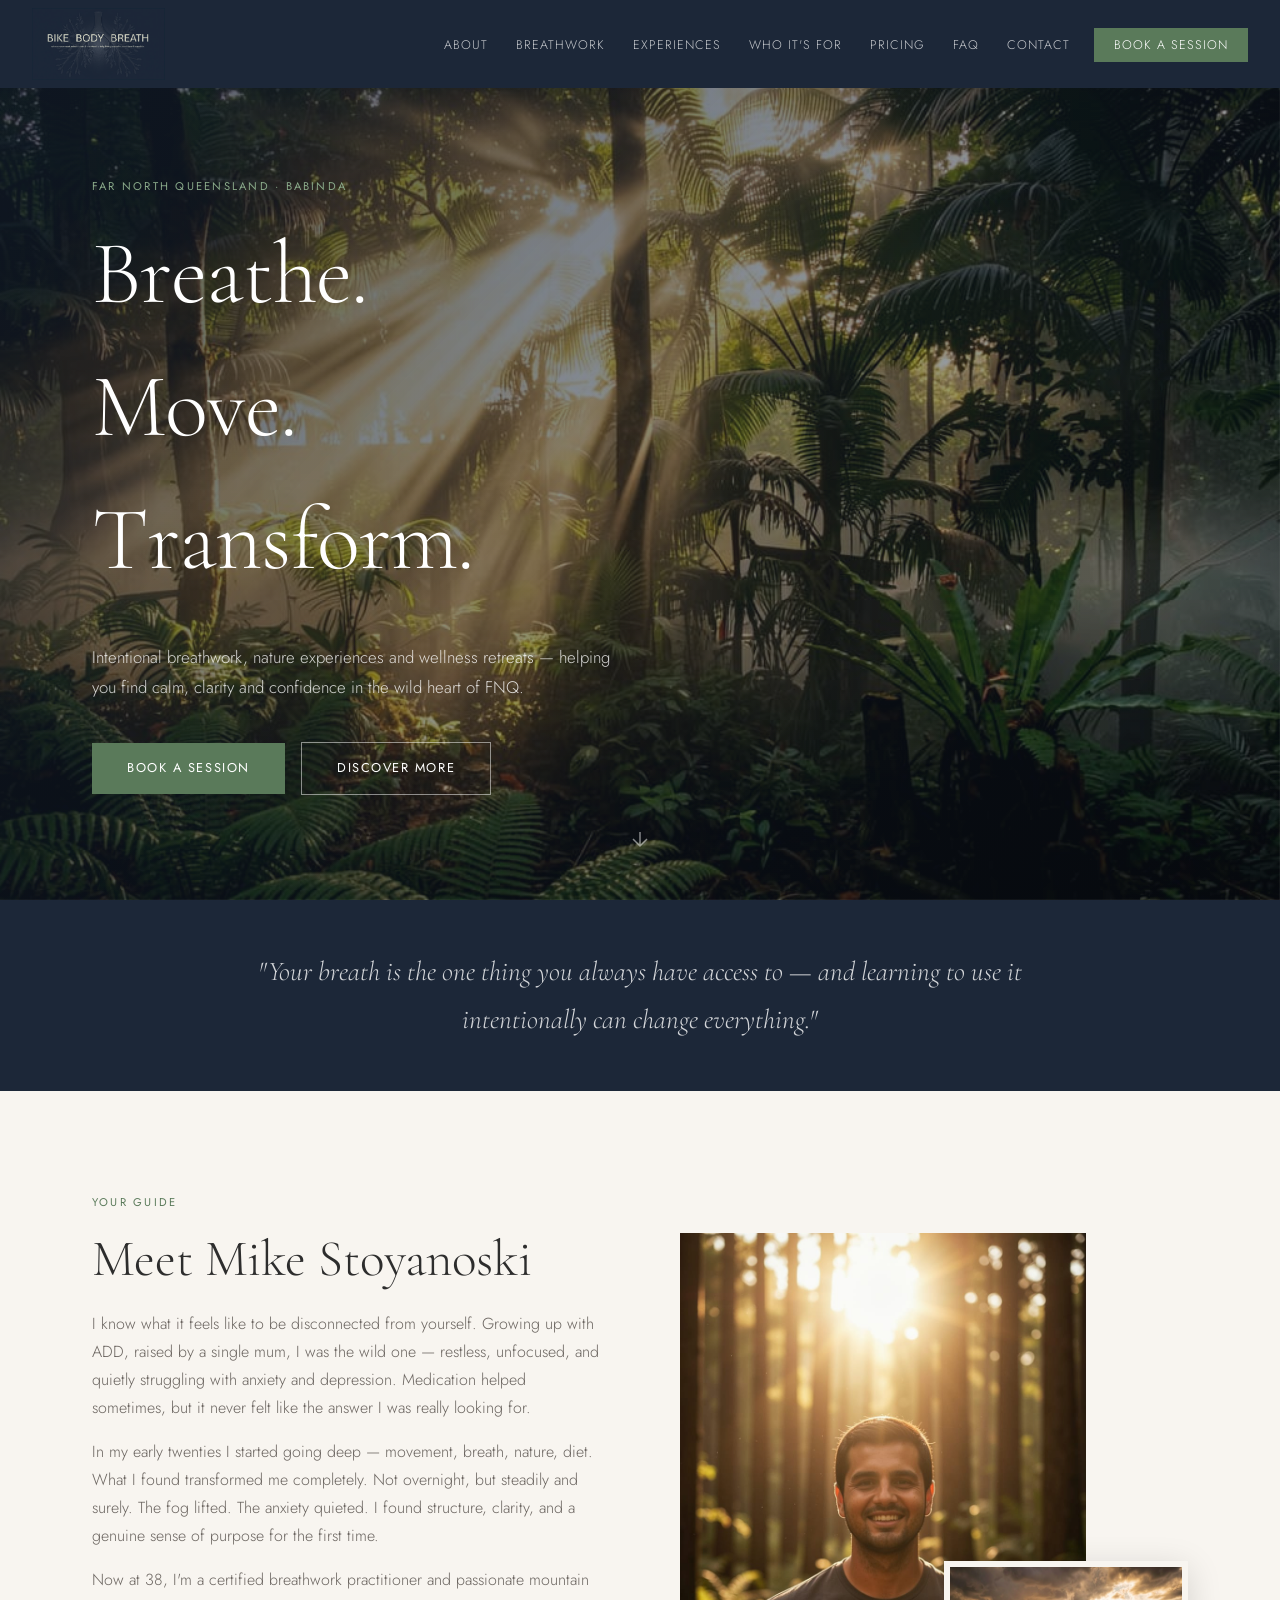
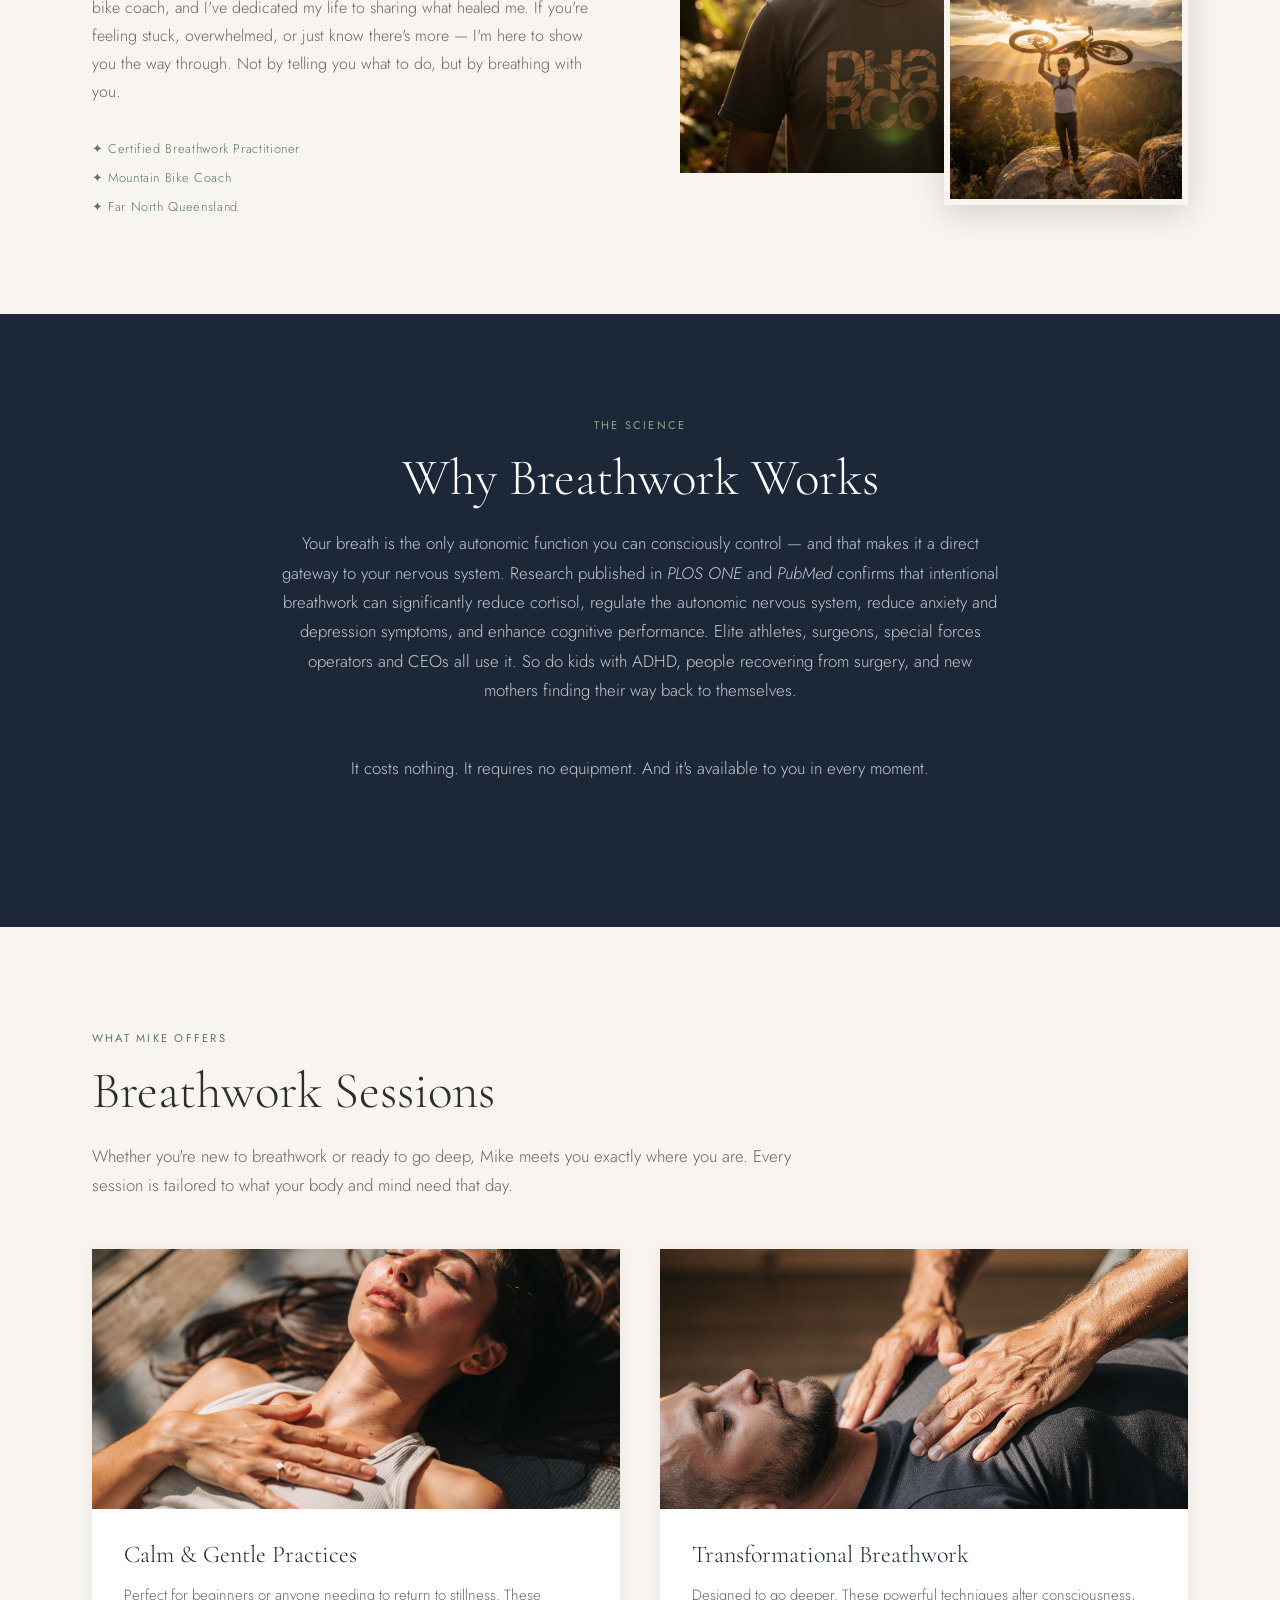
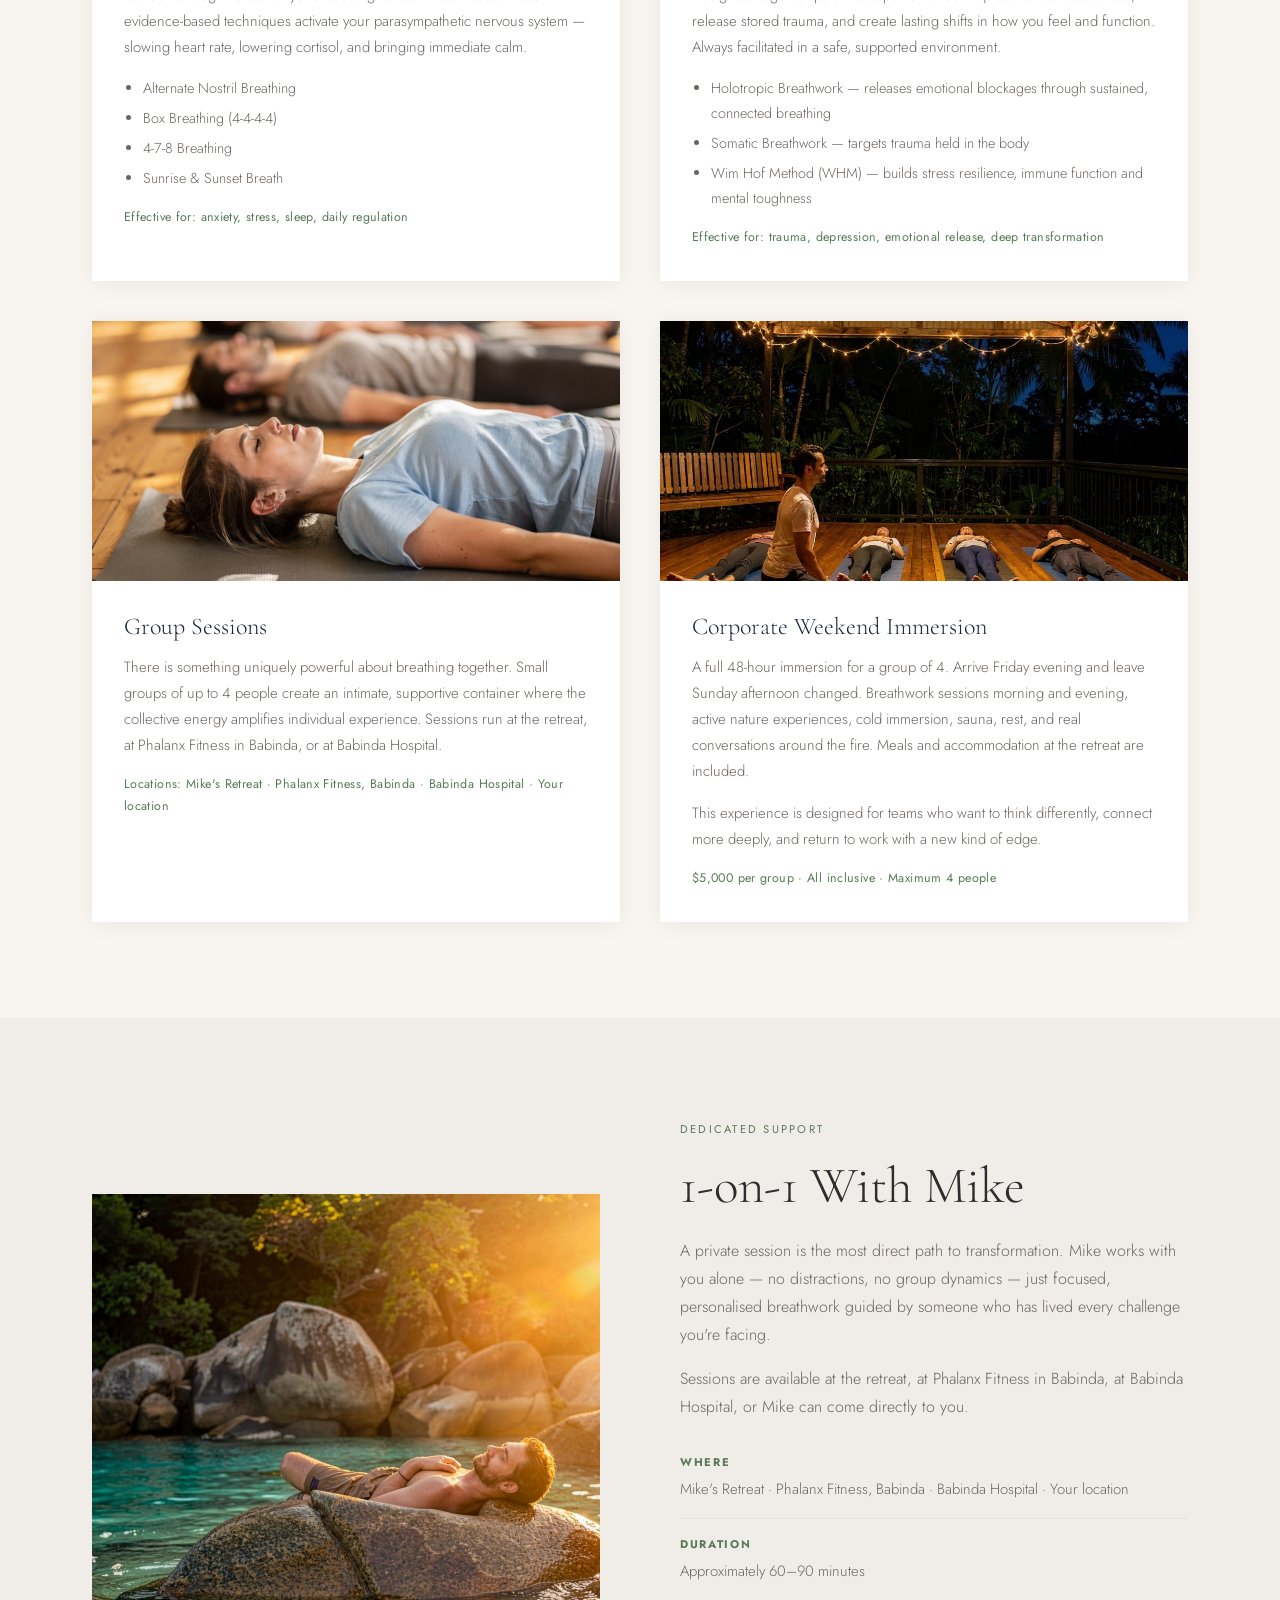
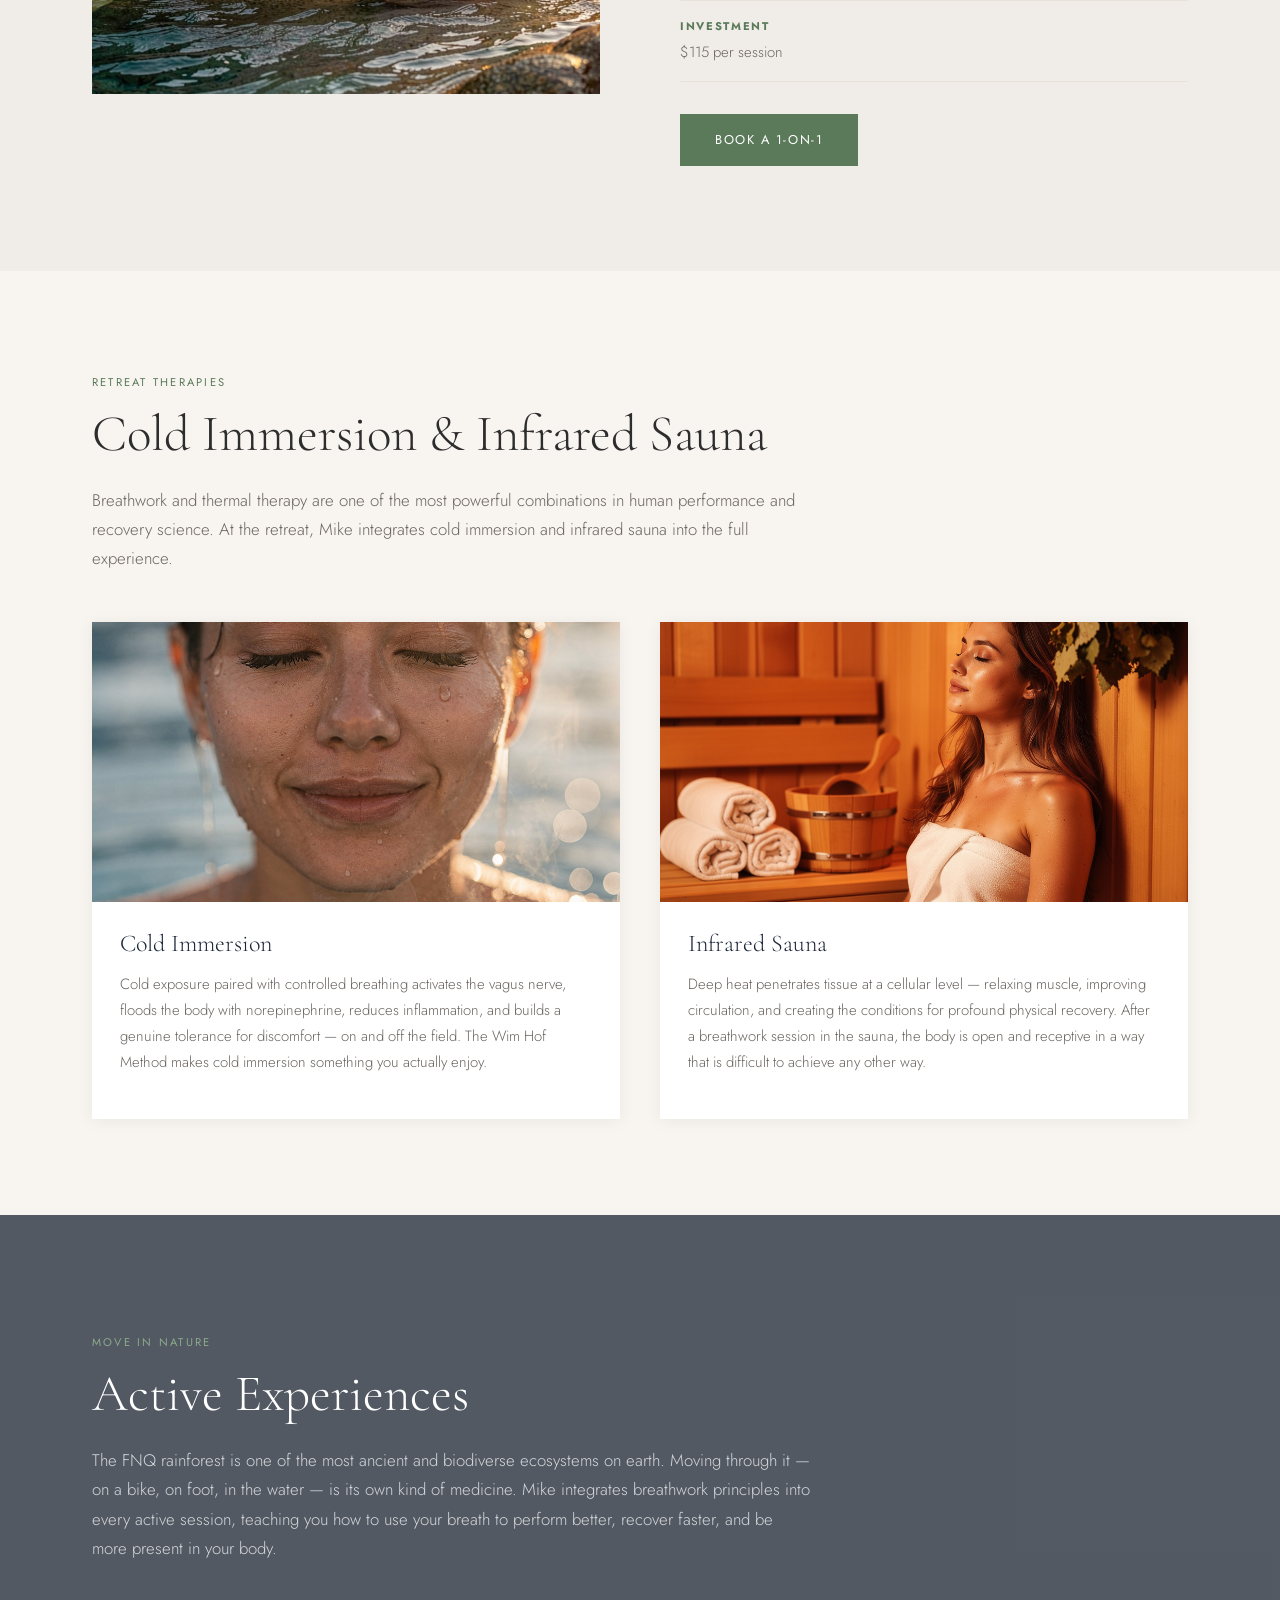
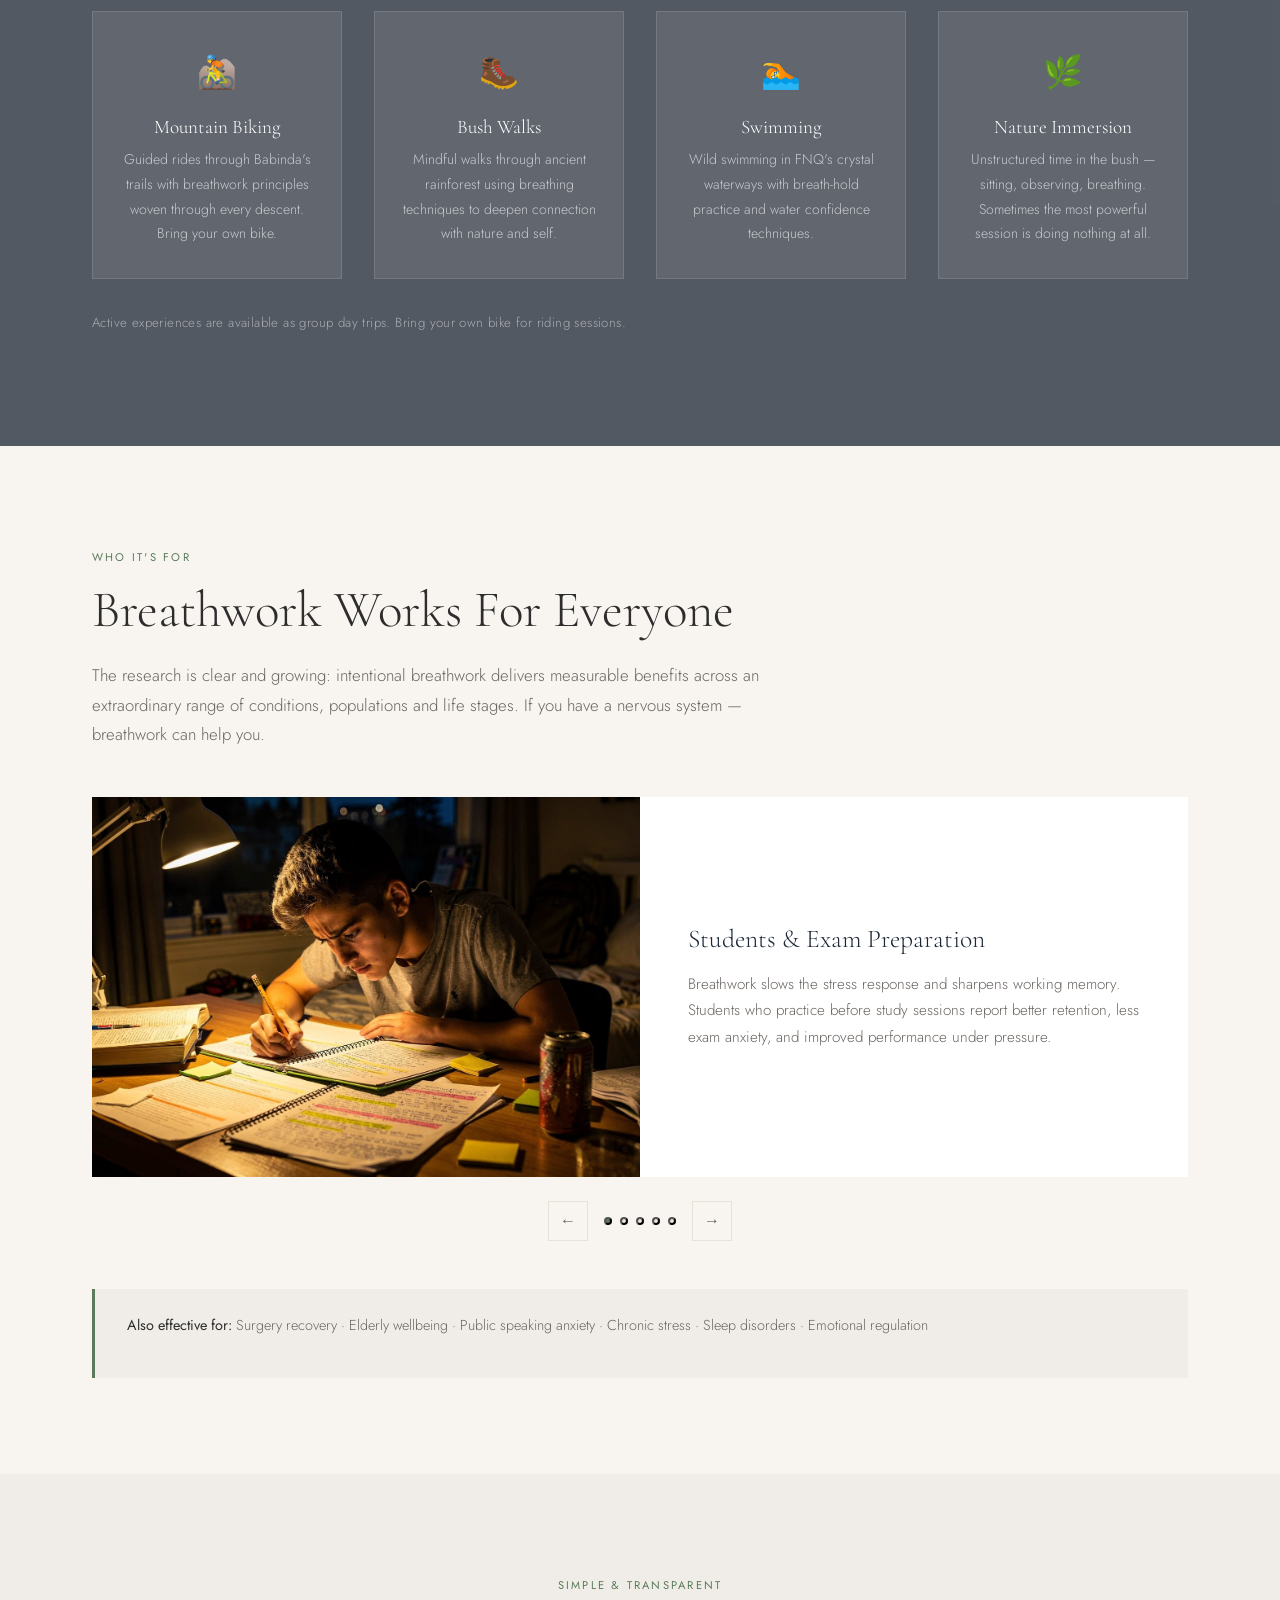
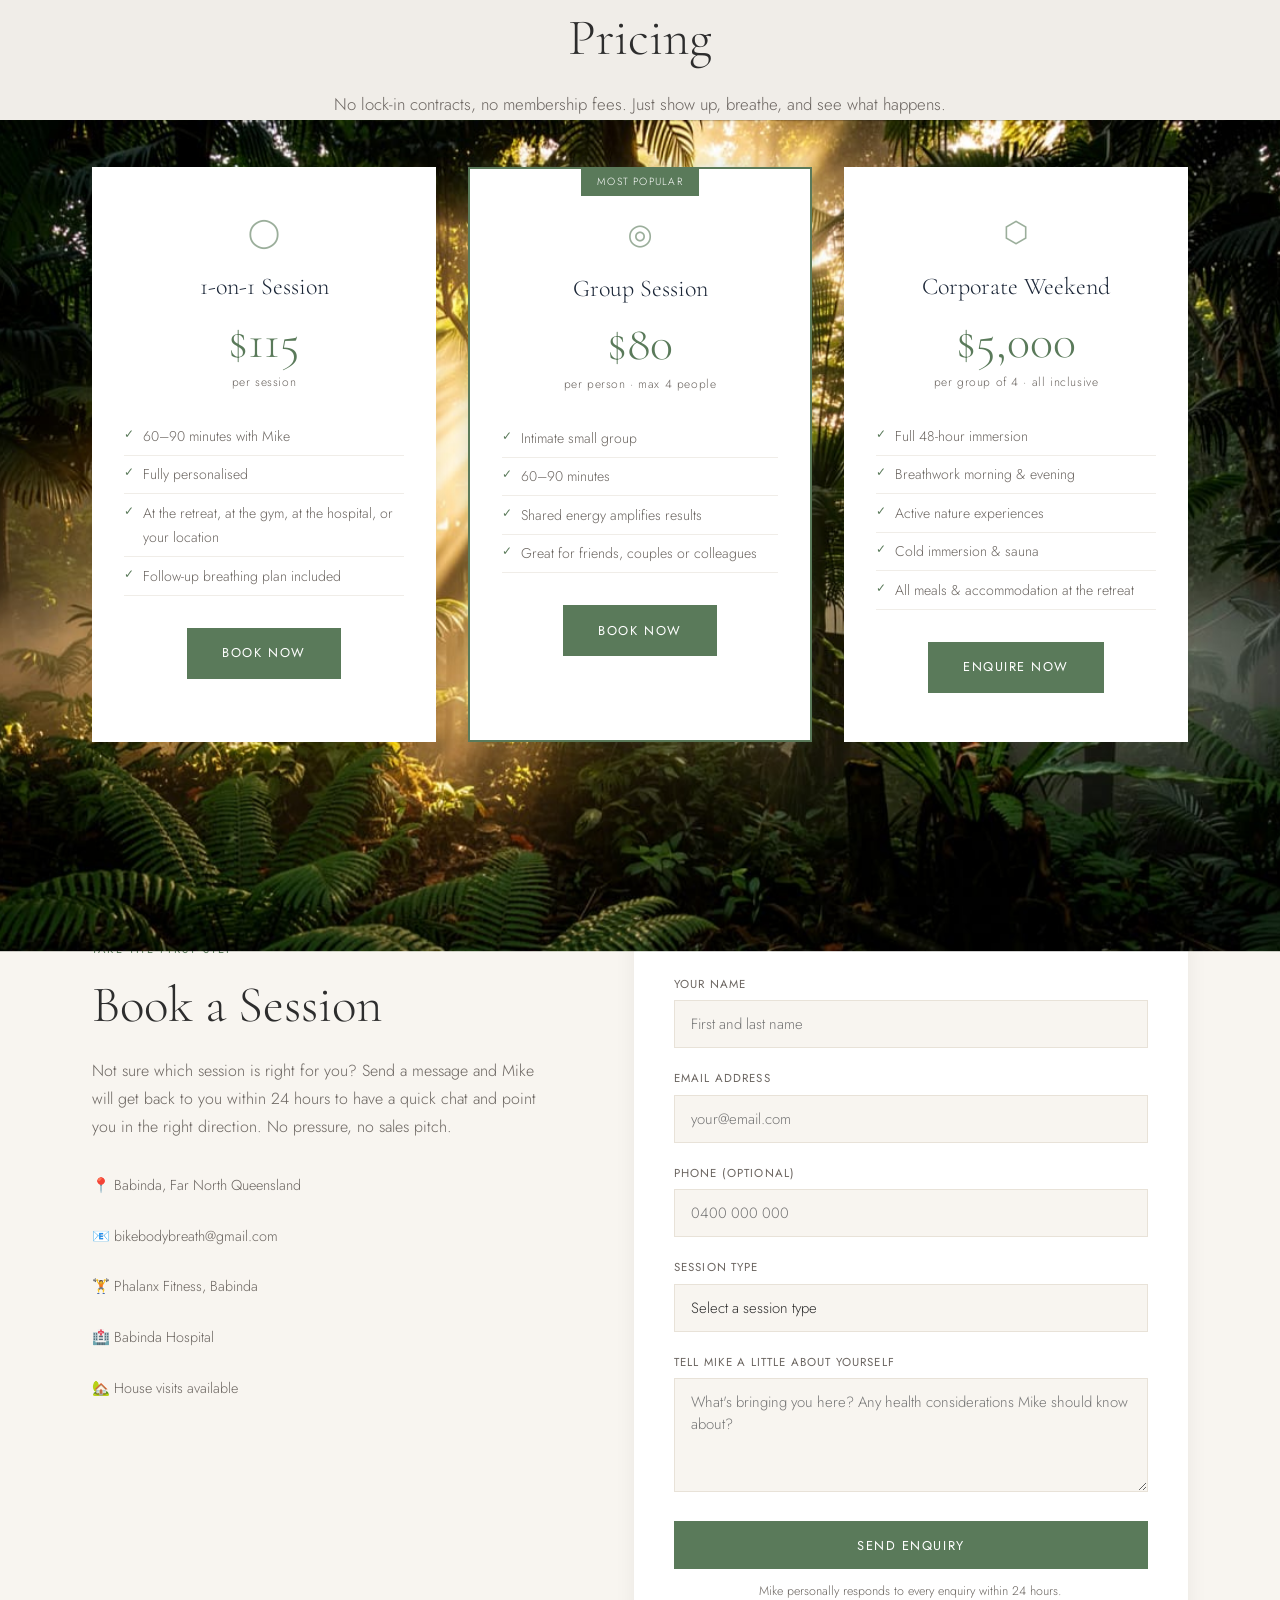
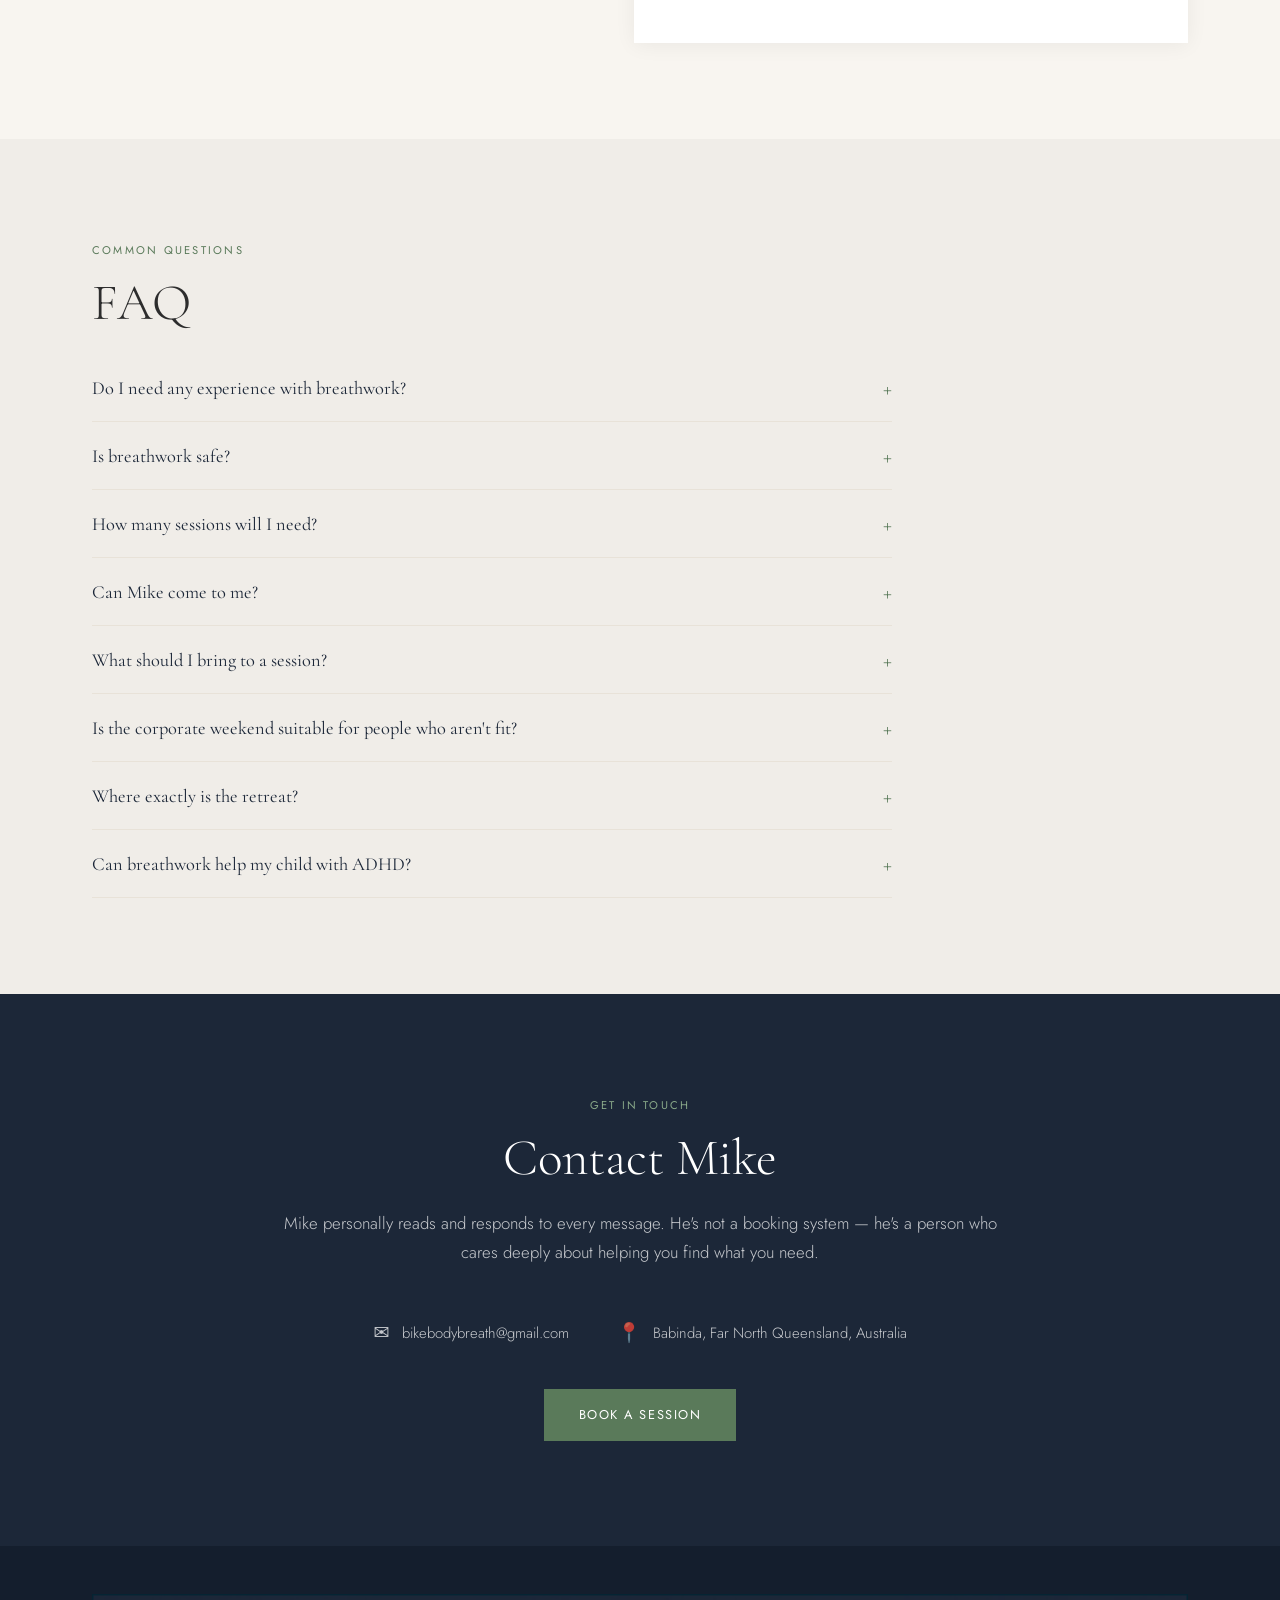
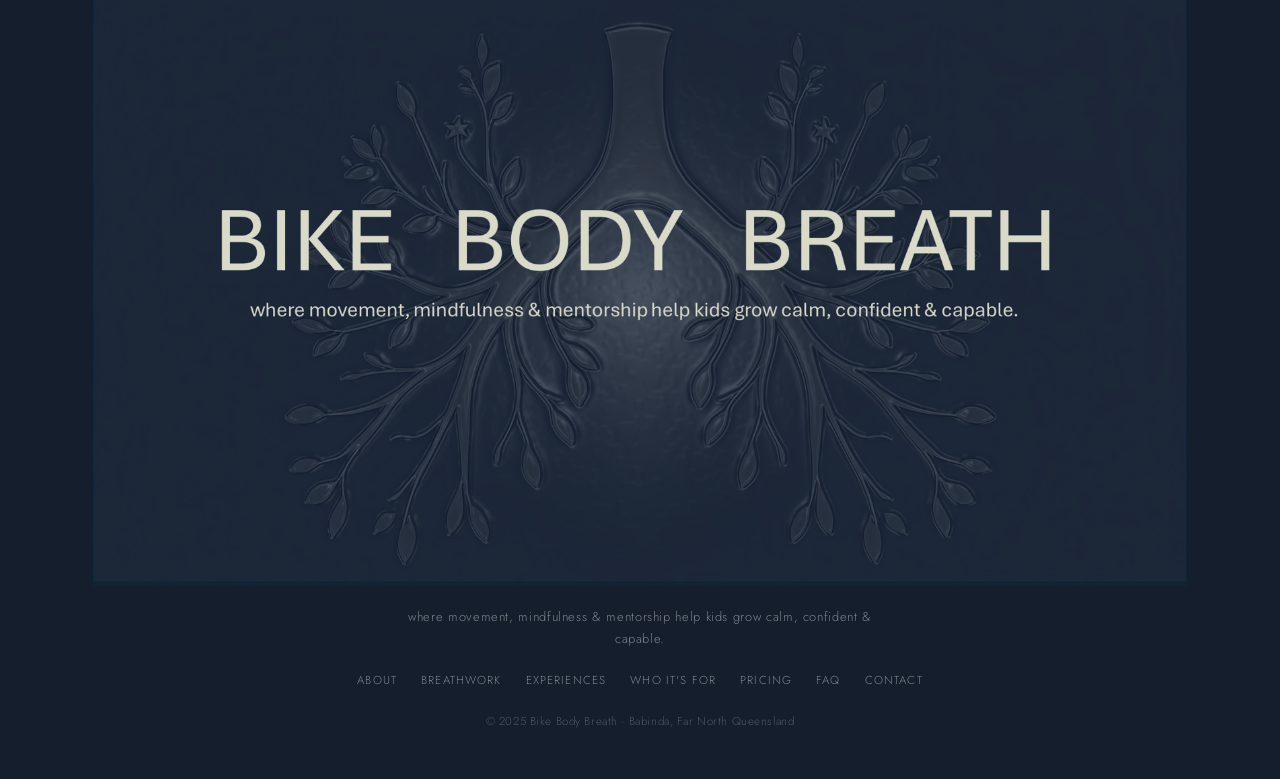
==== index.html @ b151dea2 "fix: logo size, button alignment, scroll progress bar" ====
<!DOCTYPE html>
<html lang="en">
<head>
  <meta charset="UTF-8">
  <meta name="viewport" content="width=device-width, initial-scale=1.0">
  <title>Bike Body Breath — Breathwork Coaching & Wellness Retreats, Far North Queensland</title>
  <meta name="description" content="Breathwork coaching, nature experiences and wellness retreats in Far North Queensland with certified breathwork practitioner Mike Stoyanoski. 1-on-1, group sessions, corporate retreats.">
  <meta property="og:title" content="Bike Body Breath — Breathwork & Wellness, FNQ">
  <meta property="og:description" content="Transform your mind and body through intentional breath. Sessions in Babinda and throughout Far North Queensland.">
  <meta property="og:image" content="assets/images/Logo 4.png">
  <link rel="preconnect" href="https://fonts.googleapis.com">
  <link rel="preconnect" href="https://fonts.gstatic.com" crossorigin>
  <link href="https://fonts.googleapis.com/css2?family=Cormorant+Garamond:wght@300;400;500&family=Jost:wght@200;300;400;500&display=swap" rel="stylesheet">
  <link rel="stylesheet" href="assets/css/style.css">
</head>
<body>

  <!-- ── NAV ── -->
  <nav id="nav">
    <div class="nav-inner">
      <a href="#hero" class="nav-logo">
        <img src="assets/images/Logo 4.png" alt="Bike Body Breath" height="72">
      </a>
      <button class="nav-toggle" aria-label="Menu" aria-expanded="false">
        <span></span><span></span><span></span>
      </button>
      <ul class="nav-links">
        <li><a href="#about">About</a></li>
        <li><a href="#breathwork">Breathwork</a></li>
        <li><a href="#experiences">Experiences</a></li>
        <li><a href="#who">Who It's For</a></li>
        <li><a href="#pricing">Pricing</a></li>
        <li><a href="#faq">FAQ</a></li>
        <li><a href="#contact">Contact</a></li>
        <li><a href="#book" class="nav-cta">Book a Session</a></li>
      </ul>
    </div>
  </nav>

  <!-- ── HERO ── -->
  <section id="hero">
    <div class="hero-bg" style="background-image:url('assets/images/Rainforest.jpg')"></div>
    <div class="hero-overlay"></div>
    <div class="hero-content">
      <p class="hero-eyebrow">Far North Queensland · Babinda</p>
      <h1>Breathe.<br>Move.<br>Transform.</h1>
      <p class="hero-sub">Intentional breathwork, nature experiences and wellness retreats — helping you find calm, clarity and confidence in the wild heart of FNQ.</p>
      <div class="hero-btns">
        <a href="#book" class="btn-primary">Book a Session</a>
        <a href="#about" class="btn-ghost">Discover More</a>
      </div>
    </div>
    <a href="#about" class="scroll-indicator" aria-label="Scroll down">
      <svg width="24" height="24" viewBox="0 0 24 24" fill="none" stroke="currentColor" stroke-width="1.5"><path d="M12 5v14M5 12l7 7 7-7"/></svg>
    </a>
  </section>

  <!-- ── INTRO STRIP ── -->
  <section class="intro-strip">
    <div class="container">
      <p>"Your breath is the one thing you always have access to — and learning to use it intentionally can change everything."</p>
    </div>
  </section>

  <!-- ── ABOUT MIKE ── -->
  <section id="about" class="section-light">
    <div class="container">
      <div class="about-grid">
        <div class="about-text fade-in">
          <span class="section-label">Your Guide</span>
          <h2>Meet Mike Stoyanoski</h2>
          <p>I know what it feels like to be disconnected from yourself. Growing up with ADD, raised by a single mum, I was the wild one — restless, unfocused, and quietly struggling with anxiety and depression. Medication helped sometimes, but it never felt like the answer I was really looking for.</p>
          <p>In my early twenties I started going deep — movement, breath, nature, diet. What I found transformed me completely. Not overnight, but steadily and surely. The fog lifted. The anxiety quieted. I found structure, clarity, and a genuine sense of purpose for the first time.</p>
          <p>Now at 38, I'm a certified breathwork practitioner and passionate mountain bike coach, and I've dedicated my life to sharing what healed me. If you're feeling stuck, overwhelmed, or just know there's more — I'm here to show you the way through. Not by telling you what to do, but by breathing with you.</p>
          <div class="about-credentials">
            <span>✦ Certified Breathwork Practitioner</span>
            <span>✦ Mountain Bike Coach</span>
            <span>✦ Far North Queensland</span>
          </div>
        </div>
        <div class="about-images fade-in">
          <div class="about-img-main">
            <img src="assets/images/Mike - Portrait.jpg" alt="Mike Stoyanoski — breathwork practitioner">
          </div>
          <div class="about-img-secondary">
            <img src="assets/images/Mike with bike.jpg" alt="Mike on the mountain with his bike">
          </div>
        </div>
      </div>
    </div>
  </section>

  <!-- ── WHAT IS BREATHWORK ── -->
  <section class="section-dark">
    <div class="container text-centre">
      <span class="section-label light">The Science</span>
      <h2 class="light">Why Breathwork Works</h2>
      <p class="section-intro light">Your breath is the only autonomic function you can consciously control — and that makes it a direct gateway to your nervous system. Research published in <em>PLOS ONE</em> and <em>PubMed</em> confirms that intentional breathwork can significantly reduce cortisol, regulate the autonomic nervous system, reduce anxiety and depression symptoms, and enhance cognitive performance. Elite athletes, surgeons, special forces operators and CEOs all use it. So do kids with ADHD, people recovering from surgery, and new mothers finding their way back to themselves.</p>
      <p class="section-intro light" style="margin-top:1rem">It costs nothing. It requires no equipment. And it's available to you in every moment.</p>
    </div>
  </section>

  <!-- ── BREATHWORK SESSIONS ── -->
  <section id="breathwork" class="section-light">
    <div class="container">
      <span class="section-label">What Mike Offers</span>
      <h2>Breathwork Sessions</h2>
      <p class="section-intro">Whether you're new to breathwork or ready to go deep, Mike meets you exactly where you are. Every session is tailored to what your body and mind need that day.</p>

      <div class="services-grid">

        <div class="service-card fade-in">
          <div class="service-img">
            <img src="assets/images/breathwork-woman.jpg" alt="Calm gentle breathwork practice">
          </div>
          <div class="service-body">
            <h3>Calm &amp; Gentle Practices</h3>
            <p>Perfect for beginners or anyone needing to return to stillness. These evidence-based techniques activate your parasympathetic nervous system — slowing heart rate, lowering cortisol, and bringing immediate calm.</p>
            <ul>
              <li>Alternate Nostril Breathing</li>
              <li>Box Breathing (4-4-4-4)</li>
              <li>4-7-8 Breathing</li>
              <li>Sunrise &amp; Sunset Breath</li>
            </ul>
            <p class="service-benefit">Effective for: anxiety, stress, sleep, daily regulation</p>
          </div>
        </div>

        <div class="service-card fade-in">
          <div class="service-img">
            <img src="assets/images/breathwork-hands.jpg" alt="Transformational breathwork session">
          </div>
          <div class="service-body">
            <h3>Transformational Breathwork</h3>
            <p>Designed to go deeper. These powerful techniques alter consciousness, release stored trauma, and create lasting shifts in how you feel and function. Always facilitated in a safe, supported environment.</p>
            <ul>
              <li>Holotropic Breathwork — releases emotional blockages through sustained, connected breathing</li>
              <li>Somatic Breathwork — targets trauma held in the body</li>
              <li>Wim Hof Method (WHM) — builds stress resilience, immune function and mental toughness</li>
            </ul>
            <p class="service-benefit">Effective for: trauma, depression, emotional release, deep transformation</p>
          </div>
        </div>

        <div class="service-card fade-in">
          <div class="service-img">
            <img src="assets/images/savasana-group.jpg" alt="Group breathwork session on deck">
          </div>
          <div class="service-body">
            <h3>Group Sessions</h3>
            <p>There is something uniquely powerful about breathing together. Small groups of up to 4 people create an intimate, supportive container where the collective energy amplifies individual experience. Sessions run at the retreat, at Phalanx Fitness in Babinda, or at Babinda Hospital.</p>
            <p class="service-benefit">Locations: Mike's Retreat · Phalanx Fitness, Babinda · Babinda Hospital · Your location</p>
          </div>
        </div>

        <div class="service-card fade-in">
          <div class="service-img">
            <img src="assets/images/Deck - night lights - group.jpg" alt="Corporate retreat on the deck">
          </div>
          <div class="service-body">
            <h3>Corporate Weekend Immersion</h3>
            <p>A full 48-hour immersion for a group of 4. Arrive Friday evening and leave Sunday afternoon changed. Breathwork sessions morning and evening, active nature experiences, cold immersion, sauna, rest, and real conversations around the fire. Meals and accommodation at the retreat are included.</p>
            <p>This experience is designed for teams who want to think differently, connect more deeply, and return to work with a new kind of edge.</p>
            <p class="service-benefit">$5,000 per group · All inclusive · Maximum 4 people</p>
          </div>
        </div>

      </div>
    </div>
  </section>

  <!-- ── 1-ON-1 SECTION ── -->
  <section class="section-warm">
    <div class="container">
      <div class="oneone-grid">
        <div class="oneone-img fade-in">
          <img src="assets/images/Mike at boulders.jpg" alt="Mike in nature — 1-on-1 session">
        </div>
        <div class="oneone-text fade-in">
          <span class="section-label">Dedicated Support</span>
          <h2>1-on-1 With Mike</h2>
          <p>A private session is the most direct path to transformation. Mike works with you alone — no distractions, no group dynamics — just focused, personalised breathwork guided by someone who has lived every challenge you're facing.</p>
          <p>Sessions are available at the retreat, at Phalanx Fitness in Babinda, at Babinda Hospital, or Mike can come directly to you.</p>
          <div class="oneone-details">
            <div class="detail-item">
              <strong>Where</strong>
              <span>Mike's Retreat · Phalanx Fitness, Babinda · Babinda Hospital · Your location</span>
            </div>
            <div class="detail-item">
              <strong>Duration</strong>
              <span>Approximately 60–90 minutes</span>
            </div>
            <div class="detail-item">
              <strong>Investment</strong>
              <span>$115 per session</span>
            </div>
          </div>
          <a href="#book" class="btn-primary">Book a 1-on-1</a>
        </div>
      </div>
    </div>
  </section>

  <!-- ── WELLNESS THERAPIES ── -->
  <section class="section-light">
    <div class="container">
      <span class="section-label">Retreat Therapies</span>
      <h2>Cold Immersion &amp; Infrared Sauna</h2>
      <p class="section-intro">Breathwork and thermal therapy are one of the most powerful combinations in human performance and recovery science. At the retreat, Mike integrates cold immersion and infrared sauna into the full experience.</p>
      <div class="therapy-grid">
        <div class="therapy-card fade-in">
          <img src="assets/images/cold-immersion.jpg" alt="Cold plunge immersion therapy">
          <h3>Cold Immersion</h3>
          <p>Cold exposure paired with controlled breathing activates the vagus nerve, floods the body with norepinephrine, reduces inflammation, and builds a genuine tolerance for discomfort — on and off the field. The Wim Hof Method makes cold immersion something you actually enjoy.</p>
        </div>
        <div class="therapy-card fade-in">
          <img src="assets/images/sauna-woman.jpg" alt="Infrared sauna therapy">
          <h3>Infrared Sauna</h3>
          <p>Deep heat penetrates tissue at a cellular level — relaxing muscle, improving circulation, and creating the conditions for profound physical recovery. After a breathwork session in the sauna, the body is open and receptive in a way that is difficult to achieve any other way.</p>
        </div>
      </div>
    </div>
  </section>

  <!-- ── ACTIVE EXPERIENCES ── -->
  <section id="experiences" class="section-nature">
    <div class="nature-bg" style="background-image:url('assets/images/Rainforest.jpg')"></div>
    <div class="nature-overlay"></div>
    <div class="container nature-content">
      <span class="section-label light">Move in Nature</span>
      <h2 class="light">Active Experiences</h2>
      <p class="section-intro light">The FNQ rainforest is one of the most ancient and biodiverse ecosystems on earth. Moving through it — on a bike, on foot, in the water — is its own kind of medicine. Mike integrates breathwork principles into every active session, teaching you how to use your breath to perform better, recover faster, and be more present in your body.</p>
      <div class="activities-grid">
        <div class="activity fade-in">
          <div class="activity-icon">🚵</div>
          <h4>Mountain Biking</h4>
          <p>Guided rides through Babinda's trails with breathwork principles woven through every descent. Bring your own bike.</p>
        </div>
        <div class="activity fade-in">
          <div class="activity-icon">🥾</div>
          <h4>Bush Walks</h4>
          <p>Mindful walks through ancient rainforest using breathing techniques to deepen connection with nature and self.</p>
        </div>
        <div class="activity fade-in">
          <div class="activity-icon">🏊</div>
          <h4>Swimming</h4>
          <p>Wild swimming in FNQ's crystal waterways with breath-hold practice and water confidence techniques.</p>
        </div>
        <div class="activity fade-in">
          <div class="activity-icon">🌿</div>
          <h4>Nature Immersion</h4>
          <p>Unstructured time in the bush — sitting, observing, breathing. Sometimes the most powerful session is doing nothing at all.</p>
        </div>
      </div>
      <p class="nature-note light">Active experiences are available as group day trips. Bring your own bike for riding sessions.</p>
    </div>
  </section>

  <!-- ── WHO IT'S FOR ── -->
  <section id="who" class="section-light">
    <div class="container">
      <span class="section-label">Who It's For</span>
      <h2>Breathwork Works For Everyone</h2>
      <p class="section-intro">The research is clear and growing: intentional breathwork delivers measurable benefits across an extraordinary range of conditions, populations and life stages. If you have a nervous system — breathwork can help you.</p>

      <div class="carousel-wrapper">
        <div class="carousel" id="who-carousel">
          <div class="carousel-item">
            <div class="carousel-img" style="background-image:url('assets/images/Student studying.jpg')"></div>
            <div class="carousel-text">
              <h4>Students &amp; Exam Preparation</h4>
              <p>Breathwork slows the stress response and sharpens working memory. Students who practice before study sessions report better retention, less exam anxiety, and improved performance under pressure.</p>
            </div>
          </div>
          <div class="carousel-item">
            <div class="carousel-img" style="background-image:url('assets/images/Marathon runners.jpg')"></div>
            <div class="carousel-text">
              <h4>Athletes &amp; Sport Performance</h4>
              <p>From the NFL to the Olympics, elite athletes use breathwork to optimise VO₂ max, accelerate recovery, and develop the mental edge that separates competitors at the highest level.</p>
            </div>
          </div>
          <div class="carousel-item">
            <div class="carousel-img" style="background-image:url('assets/images/Gym work.jpg')"></div>
            <div class="carousel-text">
              <h4>Gym &amp; Fitness Performance</h4>
              <p>Proper breathing mechanics during training increases power output, reduces lactic acid build-up and dramatically shortens recovery time between sets — without changing anything else about your training.</p>
            </div>
          </div>
          <div class="carousel-item">
            <div class="carousel-img" style="background-image:url('assets/images/Pregnancy.jpg')"></div>
            <div class="carousel-text">
              <h4>Post-Pregnancy &amp; Recovery</h4>
              <p>Diaphragmatic breathwork is one of the most effective tools for post-natal core rehabilitation, emotional regulation, and the nervous system reset that new mothers so urgently need.</p>
            </div>
          </div>
          <div class="carousel-item">
            <div class="carousel-img" style="background-image:url('assets/images/Mike on bike - downhill.jpg')"></div>
            <div class="carousel-text">
              <h4>Kids with ADD &amp; ADHD</h4>
              <p>Deep breathing balances the autonomic nervous system, improving attention, reducing impulsivity and lowering hyperactivity — giving kids a drug-free tool they can use anywhere, anytime.</p>
            </div>
          </div>
        </div>
        <div class="carousel-controls">
          <button class="carousel-prev" aria-label="Previous">&#8592;</button>
          <div class="carousel-dots" id="carousel-dots"></div>
          <button class="carousel-next" aria-label="Next">&#8594;</button>
        </div>
      </div>

      <div class="also-helps">
        <p><strong>Also effective for:</strong> Surgery recovery · Elderly wellbeing · Public speaking anxiety · Chronic stress · Sleep disorders · Emotional regulation</p>
      </div>
    </div>
  </section>

  <!-- ── PRICING ── -->
  <section id="pricing" class="section-warm">
    <div class="container text-centre">
      <span class="section-label">Simple &amp; Transparent</span>
      <h2>Pricing</h2>
      <p class="section-intro">No lock-in contracts, no membership fees. Just show up, breathe, and see what happens.</p>
      <div class="pricing-grid">
        <div class="pricing-card fade-in">
          <div class="pricing-icon">◯</div>
          <h3>1-on-1 Session</h3>
          <div class="price">$115</div>
          <div class="price-unit">per session</div>
          <ul>
            <li>60–90 minutes with Mike</li>
            <li>Fully personalised</li>
            <li>At the retreat, at the gym, at the hospital, or your location</li>
            <li>Follow-up breathing plan included</li>
          </ul>
          <a href="#book" class="btn-primary">Book Now</a>
        </div>
        <div class="pricing-card featured fade-in">
          <div class="pricing-badge">Most Popular</div>
          <div class="pricing-icon">◎</div>
          <h3>Group Session</h3>
          <div class="price">$80</div>
          <div class="price-unit">per person · max 4 people</div>
          <ul>
            <li>Intimate small group</li>
            <li>60–90 minutes</li>
            <li>Shared energy amplifies results</li>
            <li>Great for friends, couples or colleagues</li>
          </ul>
          <a href="#book" class="btn-primary">Book Now</a>
        </div>
        <div class="pricing-card fade-in">
          <div class="pricing-icon">⬡</div>
          <h3>Corporate Weekend</h3>
          <div class="price">$5,000</div>
          <div class="price-unit">per group of 4 · all inclusive</div>
          <ul>
            <li>Full 48-hour immersion</li>
            <li>Breathwork morning &amp; evening</li>
            <li>Active nature experiences</li>
            <li>Cold immersion &amp; sauna</li>
            <li>All meals &amp; accommodation at the retreat</li>
          </ul>
          <a href="#book" class="btn-primary">Enquire Now</a>
        </div>
      </div>
    </div>
  </section>

  <!-- ── BOOK ── -->
  <section id="book" class="section-light">
    <div class="container">
      <div class="book-grid">
        <div class="book-text fade-in">
          <span class="section-label">Take the First Step</span>
          <h2>Book a Session</h2>
          <p>Not sure which session is right for you? Send a message and Mike will get back to you within 24 hours to have a quick chat and point you in the right direction. No pressure, no sales pitch.</p>
          <div class="book-info">
            <p>📍 Babinda, Far North Queensland</p>
            <p>📧 bikebodybreath@gmail.com</p>
            <p>🏋️ Phalanx Fitness, Babinda</p>
            <p>🏥 Babinda Hospital</p>
            <p>🏡 House visits available</p>
          </div>
        </div>
        <form class="book-form fade-in" id="book-form">
          <div class="form-group">
            <label for="name">Your Name</label>
            <input type="text" id="name" name="name" placeholder="First and last name" required>
          </div>
          <div class="form-group">
            <label for="email">Email Address</label>
            <input type="email" id="email" name="email" placeholder="your@email.com" required>
          </div>
          <div class="form-group">
            <label for="phone">Phone (optional)</label>
            <input type="tel" id="phone" name="phone" placeholder="0400 000 000">
          </div>
          <div class="form-group">
            <label for="session-type">Session Type</label>
            <select id="session-type" name="session-type" required>
              <option value="" disabled selected>Select a session type</option>
              <option value="1on1">1-on-1 Session — $115</option>
              <option value="group">Group Session — $80/person</option>
              <option value="corporate">Corporate Weekend — $5,000</option>
              <option value="unsure">Not sure — help me choose</option>
            </select>
          </div>
          <div class="form-group">
            <label for="message">Tell Mike a little about yourself</label>
            <textarea id="message" name="message" rows="4" placeholder="What's bringing you here? Any health considerations Mike should know about?"></textarea>
          </div>
          <button type="submit" class="btn-primary full-width">Send Enquiry</button>
          <p class="form-note">Mike personally responds to every enquiry within 24 hours.</p>
          <div class="form-success" id="form-success" style="display:none">
            <p>✓ Thanks — Mike will be in touch within 24 hours.</p>
          </div>
        </form>
      </div>
    </div>
  </section>

  <!-- ── FAQ ── -->
  <section id="faq" class="section-warm">
    <div class="container">
      <span class="section-label">Common Questions</span>
      <h2>FAQ</h2>
      <div class="faq-list">

        <div class="faq-item">
          <button class="faq-question">Do I need any experience with breathwork?</button>
          <div class="faq-answer">
            <p>None whatsoever. Mike works with complete beginners every day and tailors every session to exactly where you are. If you can breathe — which you can — you can do this.</p>
          </div>
        </div>

        <div class="faq-item">
          <button class="faq-question">Is breathwork safe?</button>
          <div class="faq-answer">
            <p>Gentle breathwork practices are safe for virtually everyone. More intensive techniques (Holotropic, Wim Hof) are contraindicated for some conditions including cardiovascular disease, epilepsy, and some psychiatric conditions. Mike takes a thorough intake before every session and will always recommend the approach that is right for your body. If in doubt, talk to your GP first — and then talk to Mike.</p>
          </div>
        </div>

        <div class="faq-item">
          <button class="faq-question">How many sessions will I need?</button>
          <div class="faq-answer">
            <p>Many people feel a meaningful shift after a single session. For lasting change — the kind that rewires habitual patterns — a series of 4–8 sessions over several weeks tends to produce the most durable results. Mike will give you an honest assessment after your first session.</p>
          </div>
        </div>

        <div class="faq-item">
          <button class="faq-question">Can Mike come to me?</button>
          <div class="faq-answer">
            <p>Yes. Mike is available for 1-on-1 sessions at your home, workplace, or any suitable private space in and around Babinda and the greater FNQ area. Travel fees may apply for locations further afield.</p>
          </div>
        </div>

        <div class="faq-item">
          <button class="faq-question">What should I bring to a session?</button>
          <div class="faq-answer">
            <p>Comfortable clothing you can lie down in. A water bottle. An open mind. For outdoor active sessions, wear clothing appropriate for the activity and bring your own bike for riding sessions. For sauna and cold immersion, bring a towel and swimwear.</p>
          </div>
        </div>

        <div class="faq-item">
          <button class="faq-question">Is the corporate weekend suitable for people who aren't fit?</button>
          <div class="faq-answer">
            <p>Absolutely. The corporate immersion is designed to meet every participant where they are. Active sessions are optional and entirely self-paced. The core of the weekend is breathwork, rest, and genuine human connection — not performance or fitness testing.</p>
          </div>
        </div>

        <div class="faq-item">
          <button class="faq-question">Where exactly is the retreat?</button>
          <div class="faq-answer">
            <p>The retreat is set in the tropical rainforest on the outskirts of Babinda, Far North Queensland — about 60km south of Cairns. Exact location details are provided on booking confirmation.</p>
          </div>
        </div>

        <div class="faq-item">
          <button class="faq-question">Can breathwork help my child with ADHD?</button>
          <div class="faq-answer">
            <p>Research consistently shows that simple breathing techniques help children with ADD and ADHD balance their autonomic nervous system — reducing impulsivity and improving focus. Mike has personal lived experience with ADD and brings both professional and personal understanding to working with young people. Sessions for children are always age-appropriate, playful and pressure-free.</p>
          </div>
        </div>

      </div>
    </div>
  </section>

  <!-- ── CONTACT ── -->
  <section id="contact" class="section-dark">
    <div class="container text-centre">
      <span class="section-label light">Get in Touch</span>
      <h2 class="light">Contact Mike</h2>
      <p class="section-intro light">Mike personally reads and responds to every message. He's not a booking system — he's a person who cares deeply about helping you find what you need.</p>
      <div class="contact-details">
        <a href="mailto:bikebodybreath@gmail.com" class="contact-item">
          <span class="contact-icon">✉</span>
          <span>bikebodybreath@gmail.com</span>
        </a>
        <div class="contact-item">
          <span class="contact-icon">📍</span>
          <span>Babinda, Far North Queensland, Australia</span>
        </div>
      </div>
      <a href="#book" class="btn-primary" style="margin-top:2.5rem;display:inline-block">Book a Session</a>
    </div>
  </section>

  <!-- ── FOOTER ── -->
  <footer>
    <div class="footer-inner">
      <img src="assets/images/Logo 4.png" alt="Bike Body Breath" height="60">
      <p class="footer-tagline">where movement, mindfulness &amp; mentorship help kids grow calm, confident &amp; capable.</p>
      <nav class="footer-nav">
        <a href="#about">About</a>
        <a href="#breathwork">Breathwork</a>
        <a href="#experiences">Experiences</a>
        <a href="#who">Who It's For</a>
        <a href="#pricing">Pricing</a>
        <a href="#faq">FAQ</a>
        <a href="#contact">Contact</a>
      </nav>
      <p class="footer-copy">© 2025 Bike Body Breath · Babinda, Far North Queensland</p>
    </div>
  </footer>

  <script src="assets/js/main.js"></script>
</body>
</html>
---- assets/css/style.css ----
/* ── RESET & BASE ── */
*, *::before, *::after { box-sizing: border-box; margin: 0; padding: 0; }

:root {
  --navy:       #1c2738;
  --navy-deep:  #141e2d;
  --cream:      #f8f5f0;
  --cream-warm: #f0ede8;
  --warm-mid:   #e8e2d8;
  --text:       #2d2d2d;
  --text-muted: #6b6560;
  --accent:     #5a7a5a;
  --accent-h:   #4a6a4a;
  --accent-light: #8aaa8a;
  --white:      #ffffff;
  --font-head:  'Cormorant Garamond', Georgia, serif;
  --font-body:  'Jost', system-ui, sans-serif;
  --ease:       cubic-bezier(0.4, 0, 0.2, 1);
}

html { scroll-behavior: smooth; font-size: 16px; }

body {
  font-family: var(--font-body);
  font-weight: 300;
  color: var(--text);
  background: var(--cream);
  line-height: 1.75;
  -webkit-font-smoothing: antialiased;
}

img { max-width: 100%; height: auto; display: block; }
a { text-decoration: none; color: inherit; }

.container {
  width: 100%;
  max-width: 1160px;
  margin: 0 auto;
  padding: 0 2rem;
}

/* ── TYPOGRAPHY ── */
h1, h2, h3, h4 {
  font-family: var(--font-head);
  font-weight: 300;
  line-height: 1.2;
}
h1 { font-size: clamp(3rem, 7vw, 6rem); letter-spacing: -0.01em; }
h2 { font-size: clamp(2rem, 4vw, 3.2rem); margin-bottom: 1.25rem; }
h3 { font-size: 1.5rem; margin-bottom: 0.75rem; }
h4 { font-size: 1.2rem; margin-bottom: 0.5rem; }
p { margin-bottom: 1rem; }

.section-label {
  display: inline-block;
  font-family: var(--font-body);
  font-size: 0.7rem;
  font-weight: 400;
  letter-spacing: 0.2em;
  text-transform: uppercase;
  color: var(--accent);
  margin-bottom: 0.75rem;
}
.section-label.light { color: var(--accent-light); }

.section-intro {
  font-size: 1.05rem;
  max-width: 720px;
  color: var(--text-muted);
  margin-bottom: 3rem;
}
.section-intro.light { color: rgba(255,255,255,0.75); }

.text-centre { text-align: center; }
.text-centre .section-intro { margin-left: auto; margin-right: auto; }
.light { color: #fff; }

/* ── BUTTONS ── */
.btn-primary {
  display: inline-block;
  background: var(--accent);
  color: #fff;
  font-family: var(--font-body);
  font-size: 0.8rem;
  font-weight: 400;
  letter-spacing: 0.12em;
  text-transform: uppercase;
  padding: 0.9rem 2.2rem;
  border: none;
  cursor: pointer;
  transition: background 0.25s var(--ease), transform 0.2s;
}
.btn-primary:hover { background: var(--accent-h); transform: translateY(-1px); }
.btn-primary.full-width { width: 100%; text-align: center; }

.btn-ghost {
  display: inline-block;
  color: #fff;
  font-family: var(--font-body);
  font-size: 0.8rem;
  font-weight: 400;
  letter-spacing: 0.12em;
  text-transform: uppercase;
  padding: 0.9rem 2.2rem;
  border: 1px solid rgba(255,255,255,0.5);
  transition: border-color 0.25s, background 0.25s;
}
.btn-ghost:hover { border-color: #fff; background: rgba(255,255,255,0.1); }

.hero-btns {
  display: flex;
  align-items: center;
  gap: 1rem;
  flex-wrap: wrap;
}

/* ── NAV ── */
#nav {
  position: fixed;
  top: 0; left: 0; right: 0;
  z-index: 100;
  background: var(--navy);
  transition: box-shadow 0.3s;
}
#nav.scrolled { box-shadow: 0 2px 20px rgba(0,0,0,0.3); }
.nav-inner {
  display: flex;
  align-items: center;
  justify-content: space-between;
  height: 88px;
  padding: 0 2rem;
  max-width: 1280px;
  margin: 0 auto;
}
.nav-logo img { height: 72px; display: block; }
.nav-links {
  display: flex;
  align-items: center;
  gap: 0.25rem;
  list-style: none;
}
.nav-links a {
  color: rgba(255,255,255,0.75);
  font-size: 0.78rem;
  font-weight: 300;
  letter-spacing: 0.08em;
  text-transform: uppercase;
  padding: 0.5rem 0.75rem;
  transition: color 0.2s;
}
.nav-links a:hover { color: #fff; }
.nav-cta {
  background: var(--accent) !important;
  color: #fff !important;
  padding: 0.5rem 1.25rem !important;
  margin-left: 0.5rem;
  transition: background 0.25s !important;
}
.nav-cta:hover { background: var(--accent-h) !important; }

.nav-toggle {
  display: none;
  flex-direction: column;
  gap: 5px;
  background: none;
  border: none;
  cursor: pointer;
  padding: 4px;
}
.nav-toggle span {
  display: block;
  width: 24px;
  height: 1.5px;
  background: #fff;
  transition: transform 0.3s, opacity 0.3s;
}

/* ── HERO ── */
#hero {
  position: relative;
  height: 100vh;
  min-height: 600px;
  display: flex;
  align-items: center;
}
.hero-bg {
  position: absolute;
  inset: 0;
  background-size: cover;
  background-position: center;
  background-attachment: fixed;
}
.hero-overlay {
  position: absolute;
  inset: 0;
  background: linear-gradient(
    135deg,
    rgba(20,30,45,0.75) 0%,
    rgba(20,30,45,0.45) 60%,
    rgba(20,30,45,0.3) 100%
  );
}
.hero-content {
  position: relative;
  z-index: 2;
  max-width: 700px;
  padding: 0 2rem;
  margin-left: calc((100vw - 1160px) / 2);
  padding-top: 72px;
}
.hero-eyebrow {
  font-size: 0.7rem;
  letter-spacing: 0.2em;
  text-transform: uppercase;
  color: var(--accent-light);
  margin-bottom: 1.5rem;
  font-weight: 400;
}
.hero-content h1 {
  color: #fff;
  margin-bottom: 1.5rem;
  font-weight: 300;
}
.hero-sub {
  color: rgba(255,255,255,0.8);
  font-size: 1.05rem;
  max-width: 520px;
  margin-bottom: 2.5rem;
  font-weight: 300;
}
.scroll-indicator {
  position: absolute;
  bottom: 2.5rem;
  left: 50%;
  transform: translateX(-50%);
  color: rgba(255,255,255,0.5);
  animation: bounce 2s infinite;
}
@keyframes bounce {
  0%, 100% { transform: translateX(-50%) translateY(0); }
  50% { transform: translateX(-50%) translateY(8px); }
}

/* ── INTRO STRIP ── */
.intro-strip {
  background: var(--navy);
  padding: 3rem 0;
  text-align: center;
}
.intro-strip p {
  font-family: var(--font-head);
  font-size: clamp(1.2rem, 2.5vw, 1.7rem);
  color: rgba(255,255,255,0.8);
  font-style: italic;
  font-weight: 300;
  max-width: 800px;
  margin: 0 auto;
}

/* ── SECTIONS ── */
.section-light  { background: var(--cream); padding: 6rem 0; }
.section-warm   { background: var(--cream-warm); padding: 6rem 0; }
.section-dark   { background: var(--navy); padding: 6rem 0; }
.section-nature { position: relative; padding: 7rem 0; }

.nature-bg {
  position: absolute;
  inset: 0;
  background-size: cover;
  background-position: center;
  background-attachment: fixed;
}
.nature-overlay {
  position: absolute;
  inset: 0;
  background: rgba(20,30,45,0.72);
}
.nature-content { position: relative; z-index: 2; }

/* ── ABOUT ── */
.about-grid {
  display: grid;
  grid-template-columns: 1fr 1fr;
  gap: 5rem;
  align-items: center;
}
.about-text { }
.about-text h2 { margin-top: 0.25rem; }
.about-text p { color: var(--text-muted); }
.about-credentials {
  display: flex;
  flex-direction: column;
  gap: 0.4rem;
  margin-top: 2rem;
  font-size: 0.8rem;
  letter-spacing: 0.05em;
  color: var(--accent);
}
.about-images {
  position: relative;
  height: 540px;
}
.about-img-main {
  position: absolute;
  top: 0; left: 0;
  width: 80%;
  height: 100%;
  overflow: hidden;
}
.about-img-main img {
  width: 100%;
  height: 100%;
  object-fit: cover;
  object-position: top;
}
.about-img-secondary {
  position: absolute;
  bottom: -2rem;
  right: 0;
  width: 48%;
  aspect-ratio: 1;
  overflow: hidden;
  border: 6px solid var(--cream);
  box-shadow: 0 8px 32px rgba(0,0,0,0.15);
}
.about-img-secondary img {
  width: 100%;
  height: 100%;
  object-fit: cover;
}

/* ── SERVICES ── */
.services-grid {
  display: grid;
  grid-template-columns: 1fr 1fr;
  gap: 2.5rem;
}
.service-card {
  background: #fff;
  box-shadow: 0 2px 20px rgba(0,0,0,0.06);
  overflow: hidden;
  transition: transform 0.3s var(--ease), box-shadow 0.3s;
}
.service-card:hover {
  transform: translateY(-4px);
  box-shadow: 0 8px 32px rgba(0,0,0,0.1);
}
.service-img {
  height: 260px;
  overflow: hidden;
}
.service-img img {
  width: 100%;
  height: 100%;
  object-fit: cover;
  transition: transform 0.5s var(--ease);
}
.service-card:hover .service-img img { transform: scale(1.04); }
.service-body {
  padding: 2rem;
}
.service-body h3 { color: var(--navy); margin-bottom: 0.75rem; }
.service-body p { color: var(--text-muted); font-size: 0.93rem; }
.service-body ul {
  margin: 0.75rem 0 1rem 1.2rem;
  color: var(--text-muted);
  font-size: 0.9rem;
}
.service-body ul li { margin-bottom: 0.3rem; }
.service-benefit {
  font-size: 0.78rem !important;
  color: var(--accent) !important;
  letter-spacing: 0.03em;
  font-weight: 400 !important;
  margin-bottom: 0 !important;
}

/* ── 1-ON-1 ── */
.oneone-grid {
  display: grid;
  grid-template-columns: 1fr 1fr;
  gap: 5rem;
  align-items: center;
}
.oneone-img {
  height: 500px;
  overflow: hidden;
}
.oneone-img img {
  width: 100%;
  height: 100%;
  object-fit: cover;
}
.oneone-text h2 { margin-top: 0.25rem; }
.oneone-text p { color: var(--text-muted); }
.oneone-details {
  margin: 2rem 0;
  display: flex;
  flex-direction: column;
  gap: 1rem;
}
.detail-item {
  display: flex;
  flex-direction: column;
  gap: 0.2rem;
  padding-bottom: 1rem;
  border-bottom: 1px solid var(--warm-mid);
}
.detail-item strong {
  font-size: 0.7rem;
  letter-spacing: 0.15em;
  text-transform: uppercase;
  color: var(--accent);
}
.detail-item span { color: var(--text-muted); font-size: 0.93rem; }

/* ── THERAPY GRID ── */
.therapy-grid {
  display: grid;
  grid-template-columns: 1fr 1fr;
  gap: 2.5rem;
  margin-top: 1rem;
}
.therapy-card {
  background: #fff;
  overflow: hidden;
  box-shadow: 0 2px 16px rgba(0,0,0,0.06);
}
.therapy-card img {
  width: 100%;
  height: 280px;
  object-fit: cover;
}
.therapy-card h3, .therapy-card p {
  padding: 0 1.75rem;
}
.therapy-card h3 { padding-top: 1.75rem; color: var(--navy); }
.therapy-card p { padding-bottom: 1.75rem; color: var(--text-muted); font-size: 0.93rem; }

/* ── ACTIVITIES ── */
.activities-grid {
  display: grid;
  grid-template-columns: repeat(4, 1fr);
  gap: 2rem;
  margin: 3rem 0 2rem;
}
.activity {
  background: rgba(255,255,255,0.08);
  border: 1px solid rgba(255,255,255,0.12);
  padding: 2rem 1.5rem;
  text-align: center;
  transition: background 0.25s;
}
.activity:hover { background: rgba(255,255,255,0.13); }
.activity-icon { font-size: 2rem; margin-bottom: 1rem; }
.activity h4 { color: #fff; font-family: var(--font-head); margin-bottom: 0.5rem; }
.activity p { color: rgba(255,255,255,0.65); font-size: 0.88rem; margin-bottom: 0; }
.nature-note {
  font-size: 0.83rem;
  color: rgba(255,255,255,0.5);
  letter-spacing: 0.03em;
  margin-bottom: 0;
}

/* ── CAROUSEL ── */
.carousel-wrapper { margin-top: 3rem; }
.carousel { overflow: hidden; position: relative; }
.carousel-item {
  display: none;
  grid-template-columns: 1fr 1fr;
  gap: 0;
  min-height: 380px;
  background: #fff;
  box-shadow: 0 2px 20px rgba(0,0,0,0.07);
}
.carousel-item.active { display: grid; }
.carousel-img {
  background-size: cover;
  background-position: center;
  min-height: 320px;
}
.carousel-text {
  padding: 3rem;
  display: flex;
  flex-direction: column;
  justify-content: center;
}
.carousel-text h4 { font-family: var(--font-head); font-size: 1.6rem; color: var(--navy); margin-bottom: 1rem; }
.carousel-text p { color: var(--text-muted); font-size: 0.95rem; margin-bottom: 0; }
.carousel-controls {
  display: flex;
  align-items: center;
  justify-content: center;
  gap: 1rem;
  margin-top: 1.5rem;
}
.carousel-prev, .carousel-next {
  background: none;
  border: 1px solid var(--warm-mid);
  color: var(--text-muted);
  width: 40px;
  height: 40px;
  cursor: pointer;
  font-size: 1rem;
  transition: border-color 0.2s, color 0.2s;
}
.carousel-prev:hover, .carousel-next:hover {
  border-color: var(--accent);
  color: var(--accent);
}
.carousel-dots { display: flex; gap: 0.5rem; }
.dot {
  width: 8px;
  height: 8px;
  border-radius: 50%;
  background: var(--warm-mid);
  cursor: pointer;
  transition: background 0.2s;
}
.dot.active { background: var(--accent); }

.also-helps {
  margin-top: 3rem;
  padding: 1.5rem 2rem;
  background: var(--cream-warm);
  border-left: 3px solid var(--accent);
  font-size: 0.9rem;
  color: var(--text-muted);
}
.also-helps strong { color: var(--text); font-weight: 400; }

/* ── PRICING ── */
.pricing-grid {
  display: grid;
  grid-template-columns: repeat(3, 1fr);
  gap: 2rem;
  margin-top: 3rem;
}
.pricing-card {
  background: #fff;
  padding: 2.5rem 2rem;
  text-align: center;
  box-shadow: 0 2px 16px rgba(0,0,0,0.06);
  position: relative;
  transition: transform 0.3s, box-shadow 0.3s;
}
.pricing-card:hover { transform: translateY(-4px); box-shadow: 0 8px 32px rgba(0,0,0,0.1); }
.pricing-card.featured {
  border: 2px solid var(--accent);
  transform: scale(1.03);
}
.pricing-card.featured:hover { transform: scale(1.03) translateY(-4px); }
.pricing-badge {
  position: absolute;
  top: -1px; left: 50%;
  transform: translateX(-50%);
  background: var(--accent);
  color: #fff;
  font-size: 0.65rem;
  letter-spacing: 0.12em;
  text-transform: uppercase;
  padding: 0.3rem 1rem;
}
.pricing-icon { font-size: 1.8rem; margin-bottom: 1rem; color: var(--accent); opacity: 0.6; }
.pricing-card h3 { font-family: var(--font-head); font-size: 1.5rem; color: var(--navy); margin-bottom: 1rem; }
.price { font-family: var(--font-head); font-size: 3rem; color: var(--accent); line-height: 1; }
.price-unit { font-size: 0.75rem; color: var(--text-muted); letter-spacing: 0.05em; margin: 0.4rem 0 1.5rem; }
.pricing-card ul {
  list-style: none;
  text-align: left;
  margin-bottom: 2rem;
  color: var(--text-muted);
  font-size: 0.88rem;
}
.pricing-card ul li {
  padding: 0.4rem 0;
  border-bottom: 1px solid var(--cream-warm);
  padding-left: 1.2rem;
  position: relative;
}
.pricing-card ul li::before {
  content: '✓';
  position: absolute;
  left: 0;
  color: var(--accent);
  font-size: 0.75rem;
}

/* ── BOOKING FORM ── */
.book-grid {
  display: grid;
  grid-template-columns: 1fr 1.2fr;
  gap: 5rem;
  align-items: start;
}
.book-text h2 { margin-top: 0.25rem; }
.book-text p { color: var(--text-muted); }
.book-info {
  margin-top: 2rem;
  display: flex;
  flex-direction: column;
  gap: 0.6rem;
  color: var(--text-muted);
  font-size: 0.9rem;
}
.book-form { background: #fff; padding: 2.5rem; box-shadow: 0 2px 20px rgba(0,0,0,0.06); }
.form-group { margin-bottom: 1.25rem; }
.form-group label {
  display: block;
  font-size: 0.72rem;
  font-weight: 400;
  letter-spacing: 0.1em;
  text-transform: uppercase;
  color: var(--text-muted);
  margin-bottom: 0.4rem;
}
.form-group input,
.form-group select,
.form-group textarea {
  width: 100%;
  padding: 0.75rem 1rem;
  border: 1px solid var(--warm-mid);
  background: var(--cream);
  font-family: var(--font-body);
  font-size: 0.93rem;
  font-weight: 300;
  color: var(--text);
  outline: none;
  transition: border-color 0.2s;
  -webkit-appearance: none;
}
.form-group input:focus,
.form-group select:focus,
.form-group textarea:focus { border-color: var(--accent); background: #fff; }
.form-group textarea { resize: vertical; }
.form-note { font-size: 0.78rem; color: var(--text-muted); text-align: center; margin-top: 0.75rem; margin-bottom: 0; }
.form-success {
  background: #f0f7f0;
  border: 1px solid var(--accent);
  padding: 1rem;
  text-align: center;
  color: var(--accent);
  margin-top: 1rem;
  font-size: 0.9rem;
}

/* ── FAQ ── */
.faq-list { max-width: 800px; }
.faq-item {
  border-bottom: 1px solid var(--warm-mid);
}
.faq-question {
  width: 100%;
  background: none;
  border: none;
  text-align: left;
  padding: 1.25rem 0;
  font-family: var(--font-head);
  font-size: 1.15rem;
  font-weight: 400;
  color: var(--navy);
  cursor: pointer;
  display: flex;
  justify-content: space-between;
  align-items: center;
  gap: 1rem;
}
.faq-question::after {
  content: '+';
  font-size: 1.4rem;
  font-weight: 200;
  color: var(--accent);
  flex-shrink: 0;
  transition: transform 0.3s;
}
.faq-item.open .faq-question::after { transform: rotate(45deg); }
.faq-answer {
  max-height: 0;
  overflow: hidden;
  transition: max-height 0.4s var(--ease);
}
.faq-answer p {
  color: var(--text-muted);
  font-size: 0.93rem;
  padding-bottom: 1.25rem;
  margin: 0;
}

/* ── CONTACT ── */
.contact-details {
  display: flex;
  justify-content: center;
  gap: 3rem;
  margin-top: 2.5rem;
  flex-wrap: wrap;
}
.contact-item {
  display: flex;
  align-items: center;
  gap: 0.75rem;
  color: rgba(255,255,255,0.75);
  font-size: 0.93rem;
  transition: color 0.2s;
}
a.contact-item:hover { color: #fff; }
.contact-icon { font-size: 1.2rem; }

/* ── FOOTER ── */
footer {
  background: var(--navy-deep);
  padding: 3rem 0;
}
.footer-inner {
  max-width: 1160px;
  margin: 0 auto;
  padding: 0 2rem;
  display: flex;
  flex-direction: column;
  align-items: center;
  gap: 1.25rem;
  text-align: center;
}
.footer-tagline {
  color: rgba(255,255,255,0.45);
  font-size: 0.8rem;
  letter-spacing: 0.05em;
  max-width: 480px;
  margin: 0;
}
.footer-nav {
  display: flex;
  flex-wrap: wrap;
  justify-content: center;
  gap: 0.25rem 1.5rem;
}
.footer-nav a {
  color: rgba(255,255,255,0.45);
  font-size: 0.72rem;
  letter-spacing: 0.1em;
  text-transform: uppercase;
  transition: color 0.2s;
}
.footer-nav a:hover { color: rgba(255,255,255,0.8); }
.footer-copy {
  color: rgba(255,255,255,0.25);
  font-size: 0.72rem;
  letter-spacing: 0.05em;
  margin: 0;
}

/* ── FADE IN ── */
.fade-in {
  opacity: 0;
  transform: translateY(24px);
  transition: opacity 0.7s var(--ease), transform 0.7s var(--ease);
}
.fade-in.visible {
  opacity: 1;
  transform: none;
}

/* ── RESPONSIVE ── */
@media (max-width: 1024px) {
  .about-grid, .oneone-grid, .book-grid { grid-template-columns: 1fr; gap: 3rem; }
  .about-images { height: 400px; order: -1; }
  .services-grid { grid-template-columns: 1fr; }
  .pricing-grid { grid-template-columns: 1fr; max-width: 480px; margin-left: auto; margin-right: auto; }
  .pricing-card.featured { transform: none; }
  .activities-grid { grid-template-columns: repeat(2, 1fr); }
  .therapy-grid { grid-template-columns: 1fr; }
  .carousel-item { grid-template-columns: 1fr; }
  .carousel-img { min-height: 220px; }
  .hero-content { margin-left: 0; }
}

@media (max-width: 768px) {
  .nav-toggle { display: flex; }
  .nav-links {
    display: none;
    position: absolute;
    top: 72px; left: 0; right: 0;
    background: var(--navy-deep);
    flex-direction: column;
    padding: 1.5rem 2rem;
    gap: 0.25rem;
  }
  .nav-links.open { display: flex; }
  .nav-links a { padding: 0.75rem 0; border-bottom: 1px solid rgba(255,255,255,0.06); }
  .nav-cta { margin-left: 0; margin-top: 0.5rem; text-align: center; }
  .btn-ghost { margin-left: 0; margin-top: 1rem; }
  .hero-content { padding: 0 1.5rem; padding-top: 72px; }
  .about-images { height: 300px; }
  .about-img-secondary { display: none; }
  .activities-grid { grid-template-columns: 1fr; }
  .contact-details { flex-direction: column; align-items: center; gap: 1.5rem; }
  .book-form { padding: 1.75rem; }
  h1 { font-size: 3rem; }
}

@media (max-width: 480px) {
  .container { padding: 0 1.25rem; }
  .section-light, .section-warm, .section-dark { padding: 4rem 0; }
  .pricing-card.featured { transform: none; }
}
/* ── SCROLL PROGRESS BAR ── */
#scroll-progress {
  position: fixed;
  top: 0; left: 0;
  height: 3px;
  width: 0%;
  background: #7ab87a;
  z-index: 9999;
  transition: width 0.1s linear;
  box-shadow: 0 0 6px rgba(122,184,122,0.6);
}

/* ── HERO TEXT ANIMATION ── */
.hero-content h1 .word {
  display: inline-block;
  overflow: hidden;
}
.hero-content h1 .char {
  display: inline-block;
  opacity: 0;
  transform: translateY(100%);
  transition: opacity 0.5s ease, transform 0.5s ease;
}
.hero-content h1 .char.revealed {
  opacity: 1;
  transform: translateY(0);
}
.hero-eyebrow {
  opacity: 0;
  transform: translateY(10px);
  transition: opacity 0.6s ease 0.2s, transform 0.6s ease 0.2s;
}
.hero-eyebrow.revealed { opacity: 1; transform: none; }
.hero-sub {
  opacity: 0;
  transform: translateY(10px);
  transition: opacity 0.6s ease, transform 0.6s ease;
}
.hero-sub.revealed { opacity: 1; transform: none; }
.hero-btns {
  opacity: 0;
  transform: translateY(8px);
  transition: opacity 0.5s ease, transform 0.5s ease;
}
.hero-btns.revealed { opacity: 1; transform: none; }

/* ── CLIP-PATH SECTION REVEALS ── */
.reveal-wipe {
  clip-path: inset(0 100% 0 0);
  transition: clip-path 0.9s cubic-bezier(0.77, 0, 0.18, 1);
}
.reveal-wipe.visible { clip-path: inset(0 0% 0 0); }

/* ── STAGGER CHILDREN ── */
.stagger-children > * {
  opacity: 0;
  transform: translateY(20px);
  transition: opacity 0.55s ease, transform 0.55s ease;
}
.stagger-children.visible > *:nth-child(1) { opacity:1; transform:none; transition-delay: 0s; }
.stagger-children.visible > *:nth-child(2) { opacity:1; transform:none; transition-delay: 0.1s; }
.stagger-children.visible > *:nth-child(3) { opacity:1; transform:none; transition-delay: 0.2s; }
.stagger-children.visible > *:nth-child(4) { opacity:1; transform:none; transition-delay: 0.3s; }
.stagger-children.visible > *:nth-child(5) { opacity:1; transform:none; transition-delay: 0.4s; }
.stagger-children.visible > *:nth-child(6) { opacity:1; transform:none; transition-delay: 0.5s; }

/* ── KEN BURNS on service card images ── */
.service-img img {
  transition: transform 6s ease !important;
}
.service-card:hover .service-img img {
  transform: scale(1.08) !important;
}

/* ── NAV LINK UNDERLINE SLIDE ── */
.nav-links a:not(.nav-cta) {
  position: relative;
}
.nav-links a:not(.nav-cta)::after {
  content: '';
  position: absolute;
  bottom: 2px; left: 0.75rem; right: 0.75rem;
  height: 1px;
  background: var(--accent-light);
  transform: scaleX(0);
  transform-origin: left;
  transition: transform 0.25s ease;
}
.nav-links a:not(.nav-cta):hover::after { transform: scaleX(1); }

/* ── BUTTON RIPPLE ── */
.btn-primary {
  position: relative;
  overflow: hidden;
}
.ripple {
  position: absolute;
  border-radius: 50%;
  background: rgba(255,255,255,0.25);
  transform: scale(0);
  animation: ripple-anim 0.55s linear;
  pointer-events: none;
}
@keyframes ripple-anim {
  to { transform: scale(4); opacity: 0; }
}

/* ── CAROUSEL SLIDE TRANSITION ── */
.carousel { position: relative; overflow: hidden; }
.carousel-item {
  display: grid !important;
  position: absolute;
  top: 0; left: 0; right: 0;
  opacity: 0;
  transform: translateX(40px);
  transition: opacity 0.5s ease, transform 0.5s ease;
  pointer-events: none;
  min-height: 380px;
}
.carousel-item.active {
  position: relative;
  opacity: 1;
  transform: none;
  pointer-events: auto;
}
.carousel-item.exit-left {
  opacity: 0;
  transform: translateX(-40px);
}

/* ── COUNT-UP NUMBERS ── */
.count-up { display: inline-block; }

/* ── PRICING CARD FEATURED glow ── */
.pricing-card.featured {
  box-shadow: 0 0 0 0 rgba(90,122,90,0);
  transition: transform 0.3s, box-shadow 0.3s;
}
.pricing-card.featured.visible-glow {
  animation: glow-pulse 2.5s ease 0.5s forwards;
}
@keyframes glow-pulse {
  0%   { box-shadow: 0 0 0 0 rgba(90,122,90,0.4); }
  50%  { box-shadow: 0 0 24px 6px rgba(90,122,90,0.25); }
  100% { box-shadow: 0 0 12px 3px rgba(90,122,90,0.15); }
}

/* ── INTRO STRIP QUOTE FADE ── */
.intro-strip p {
  opacity: 0;
  transform: translateY(12px);
  transition: opacity 0.8s ease, transform 0.8s ease;
}
.intro-strip p.revealed { opacity: 1; transform: none; }

/* ── SECTION LABEL DRAW ── */
.section-label {
  opacity: 0;
  letter-spacing: 0.05em;
  transition: opacity 0.6s ease, letter-spacing 0.6s ease;
}
.section-label.revealed {
  opacity: 1;
  letter-spacing: 0.2em;
}
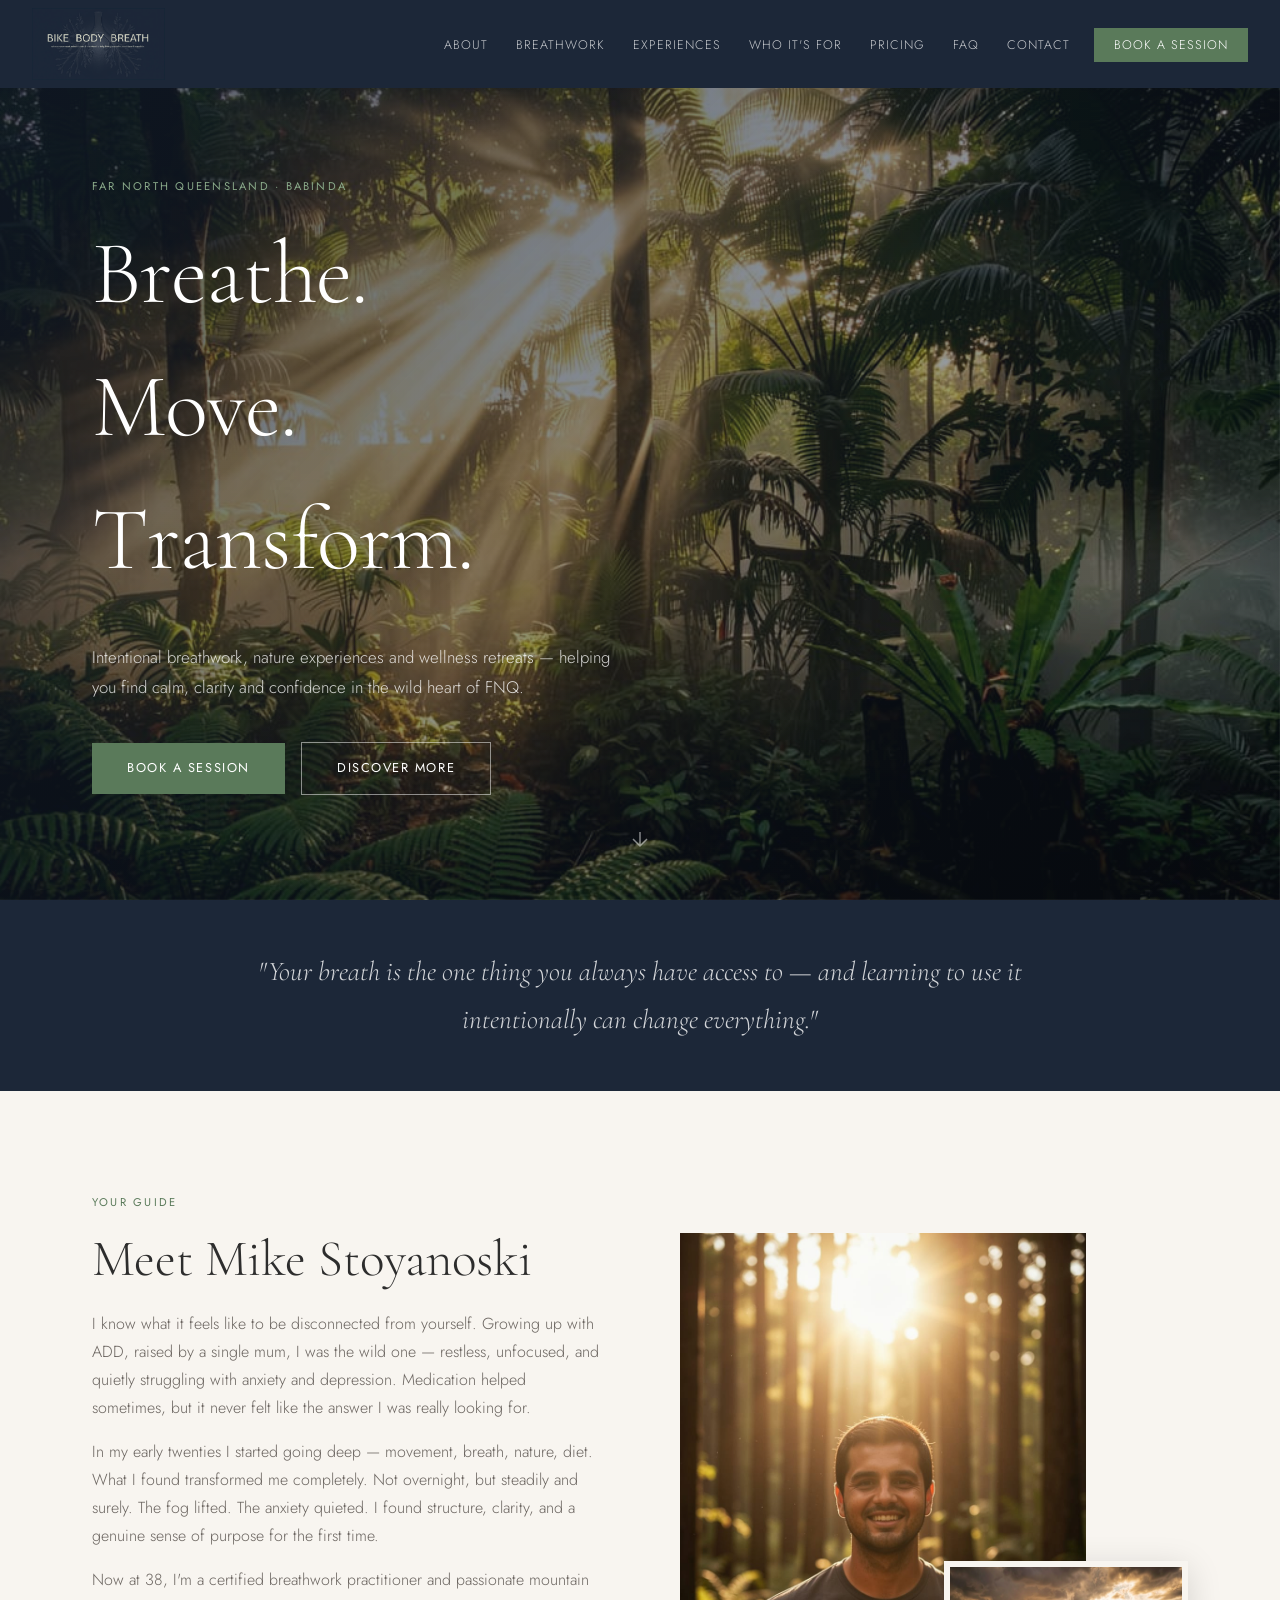
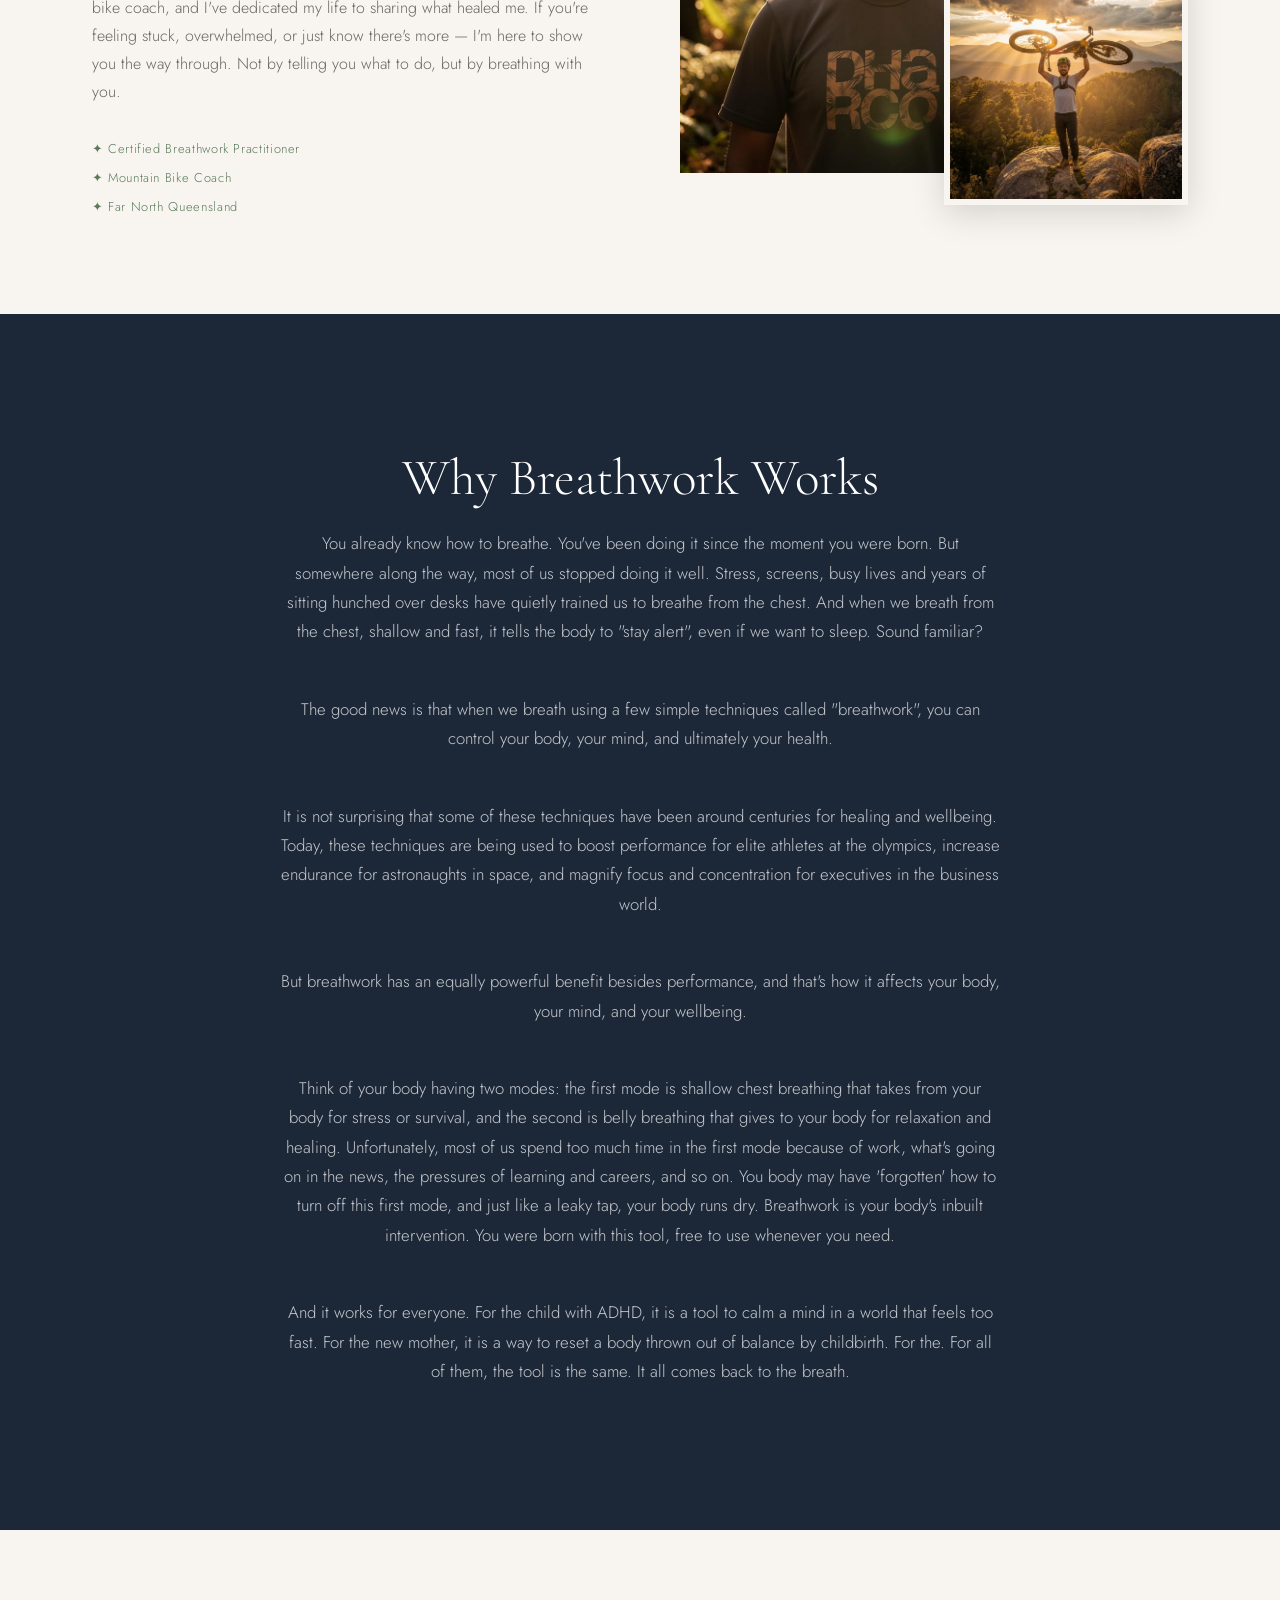
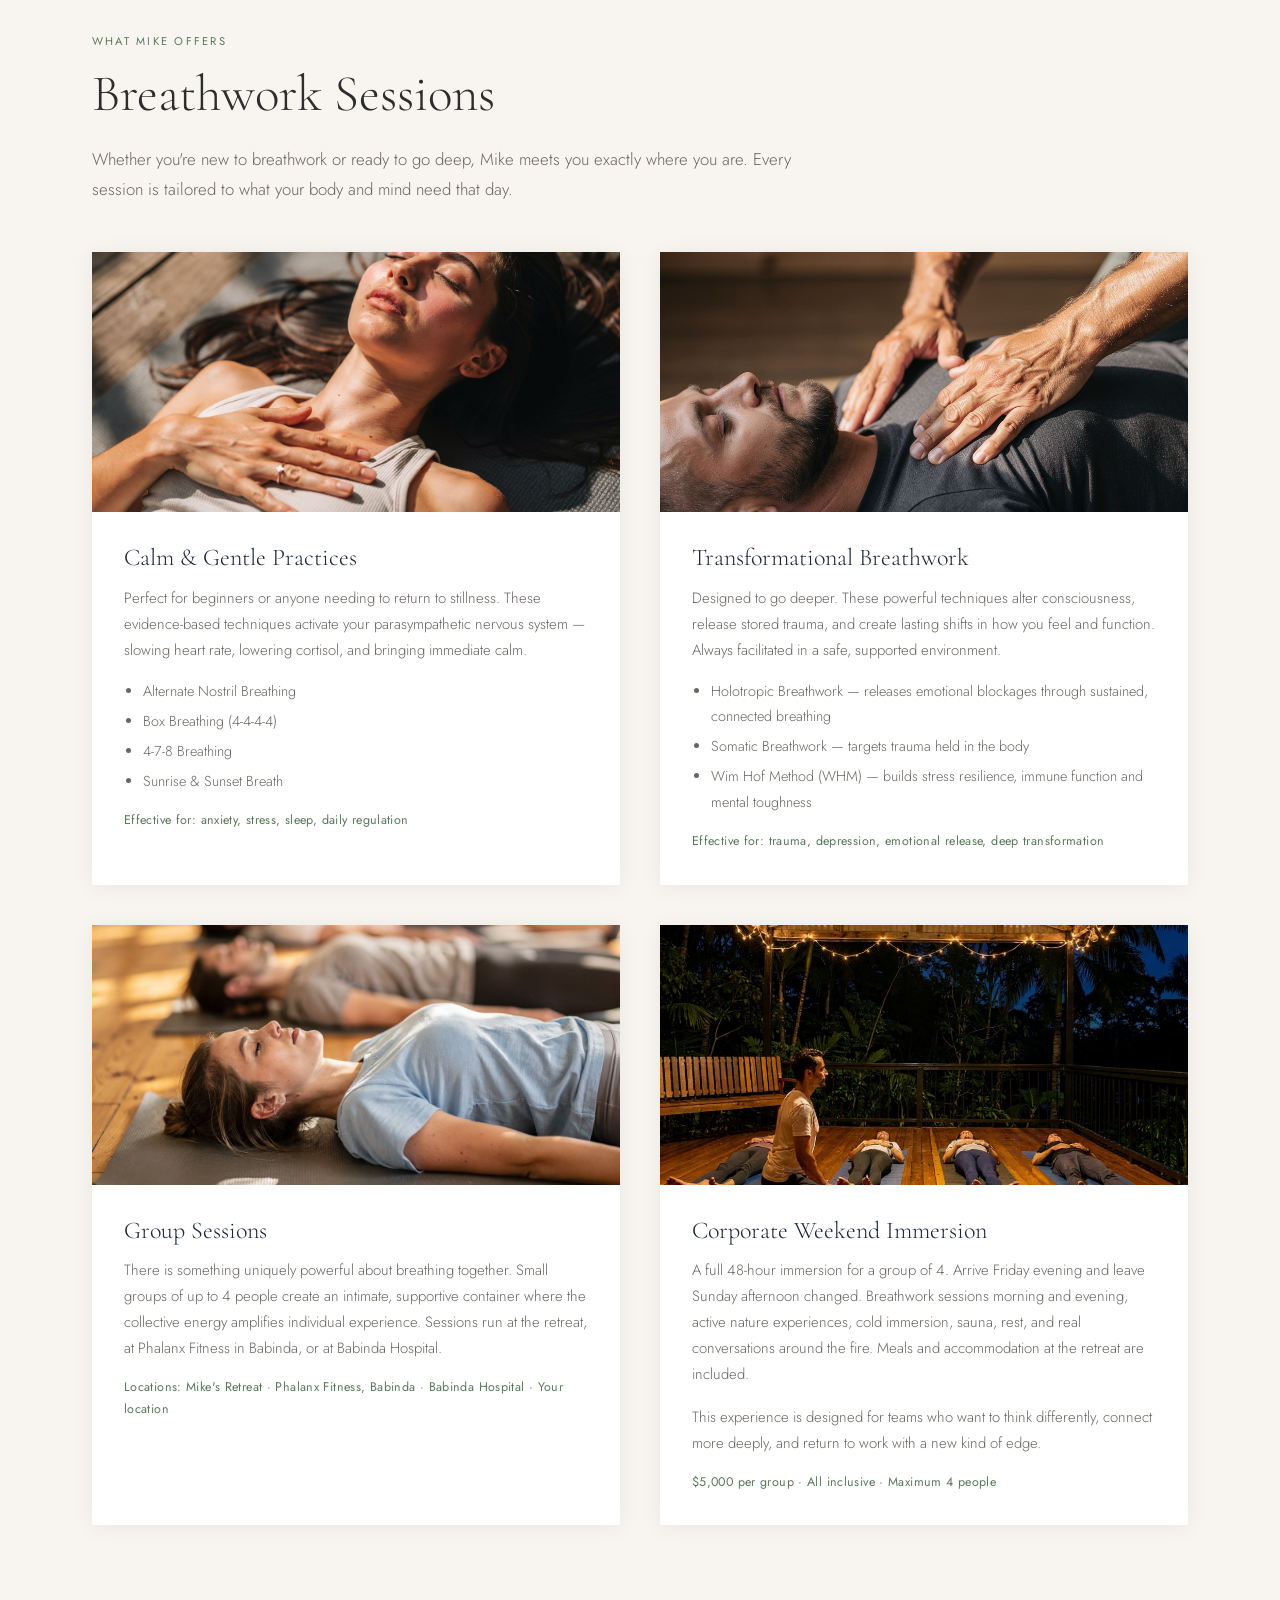
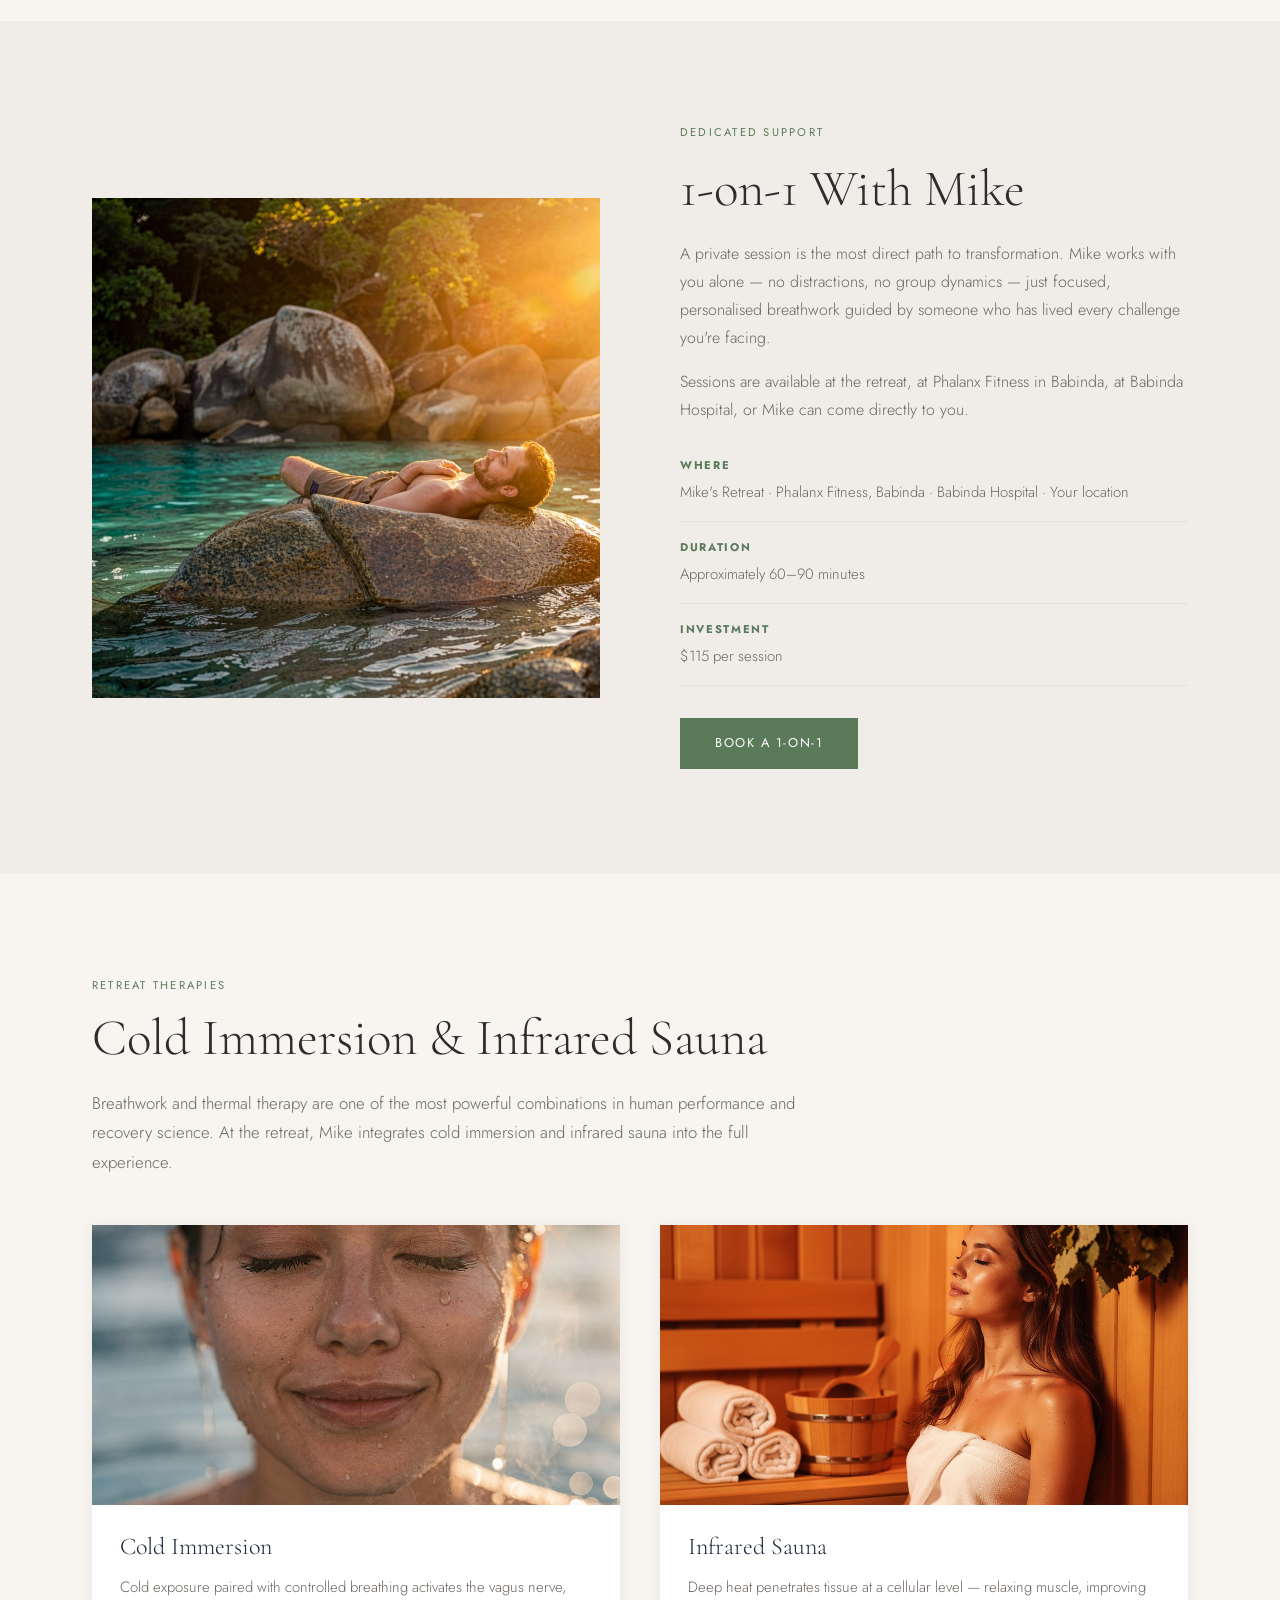
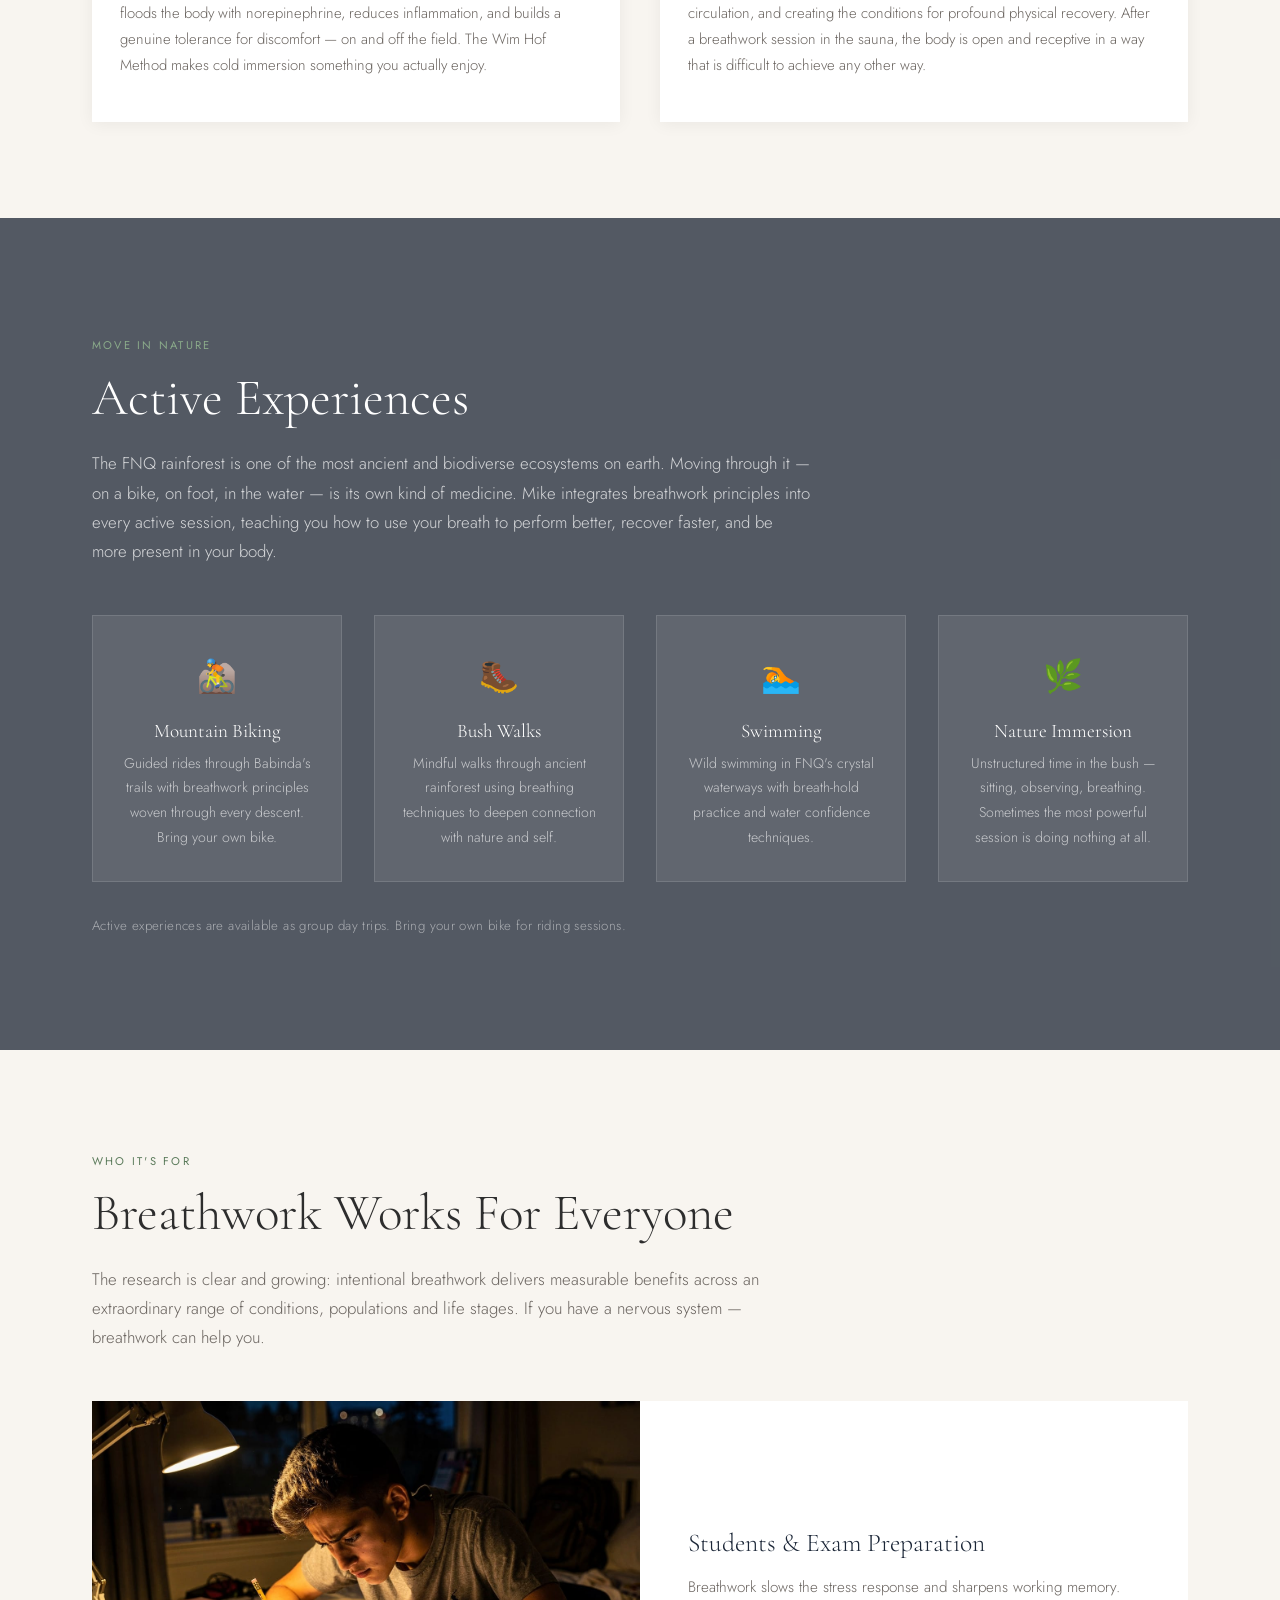
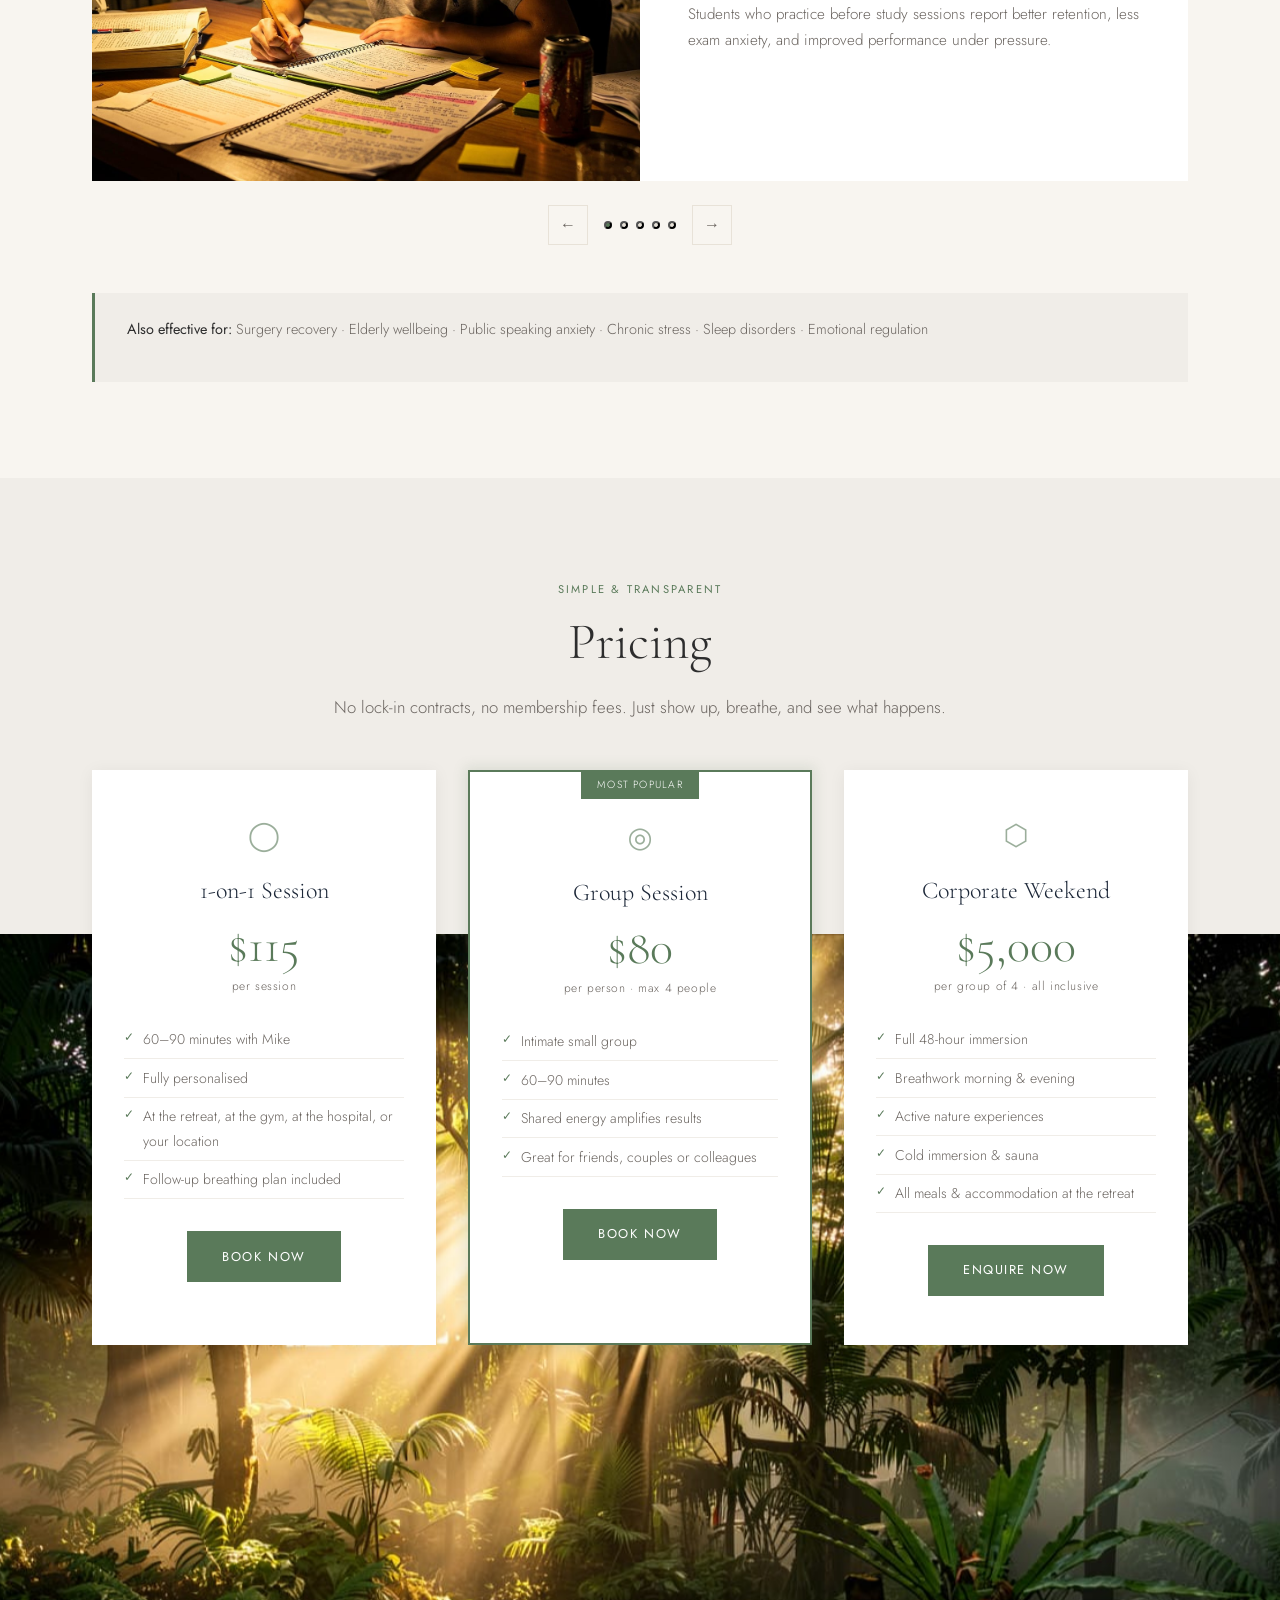
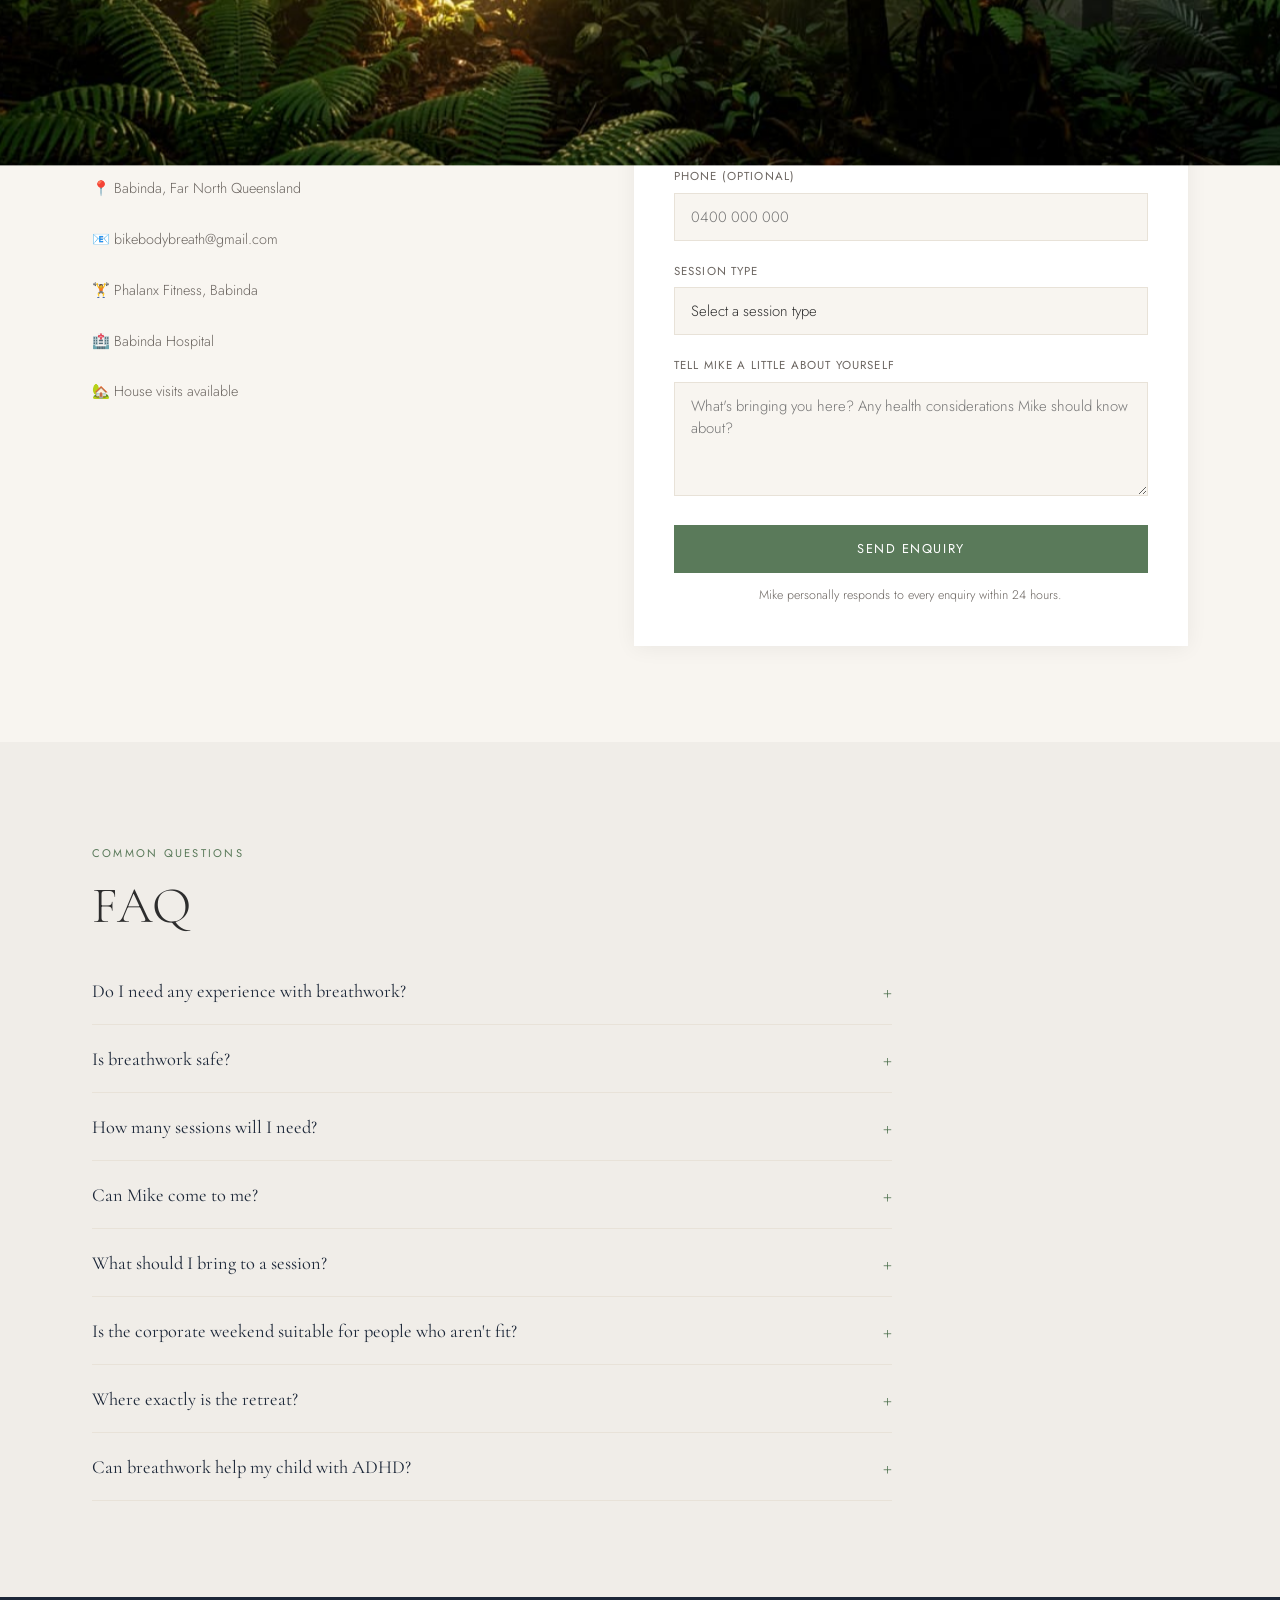
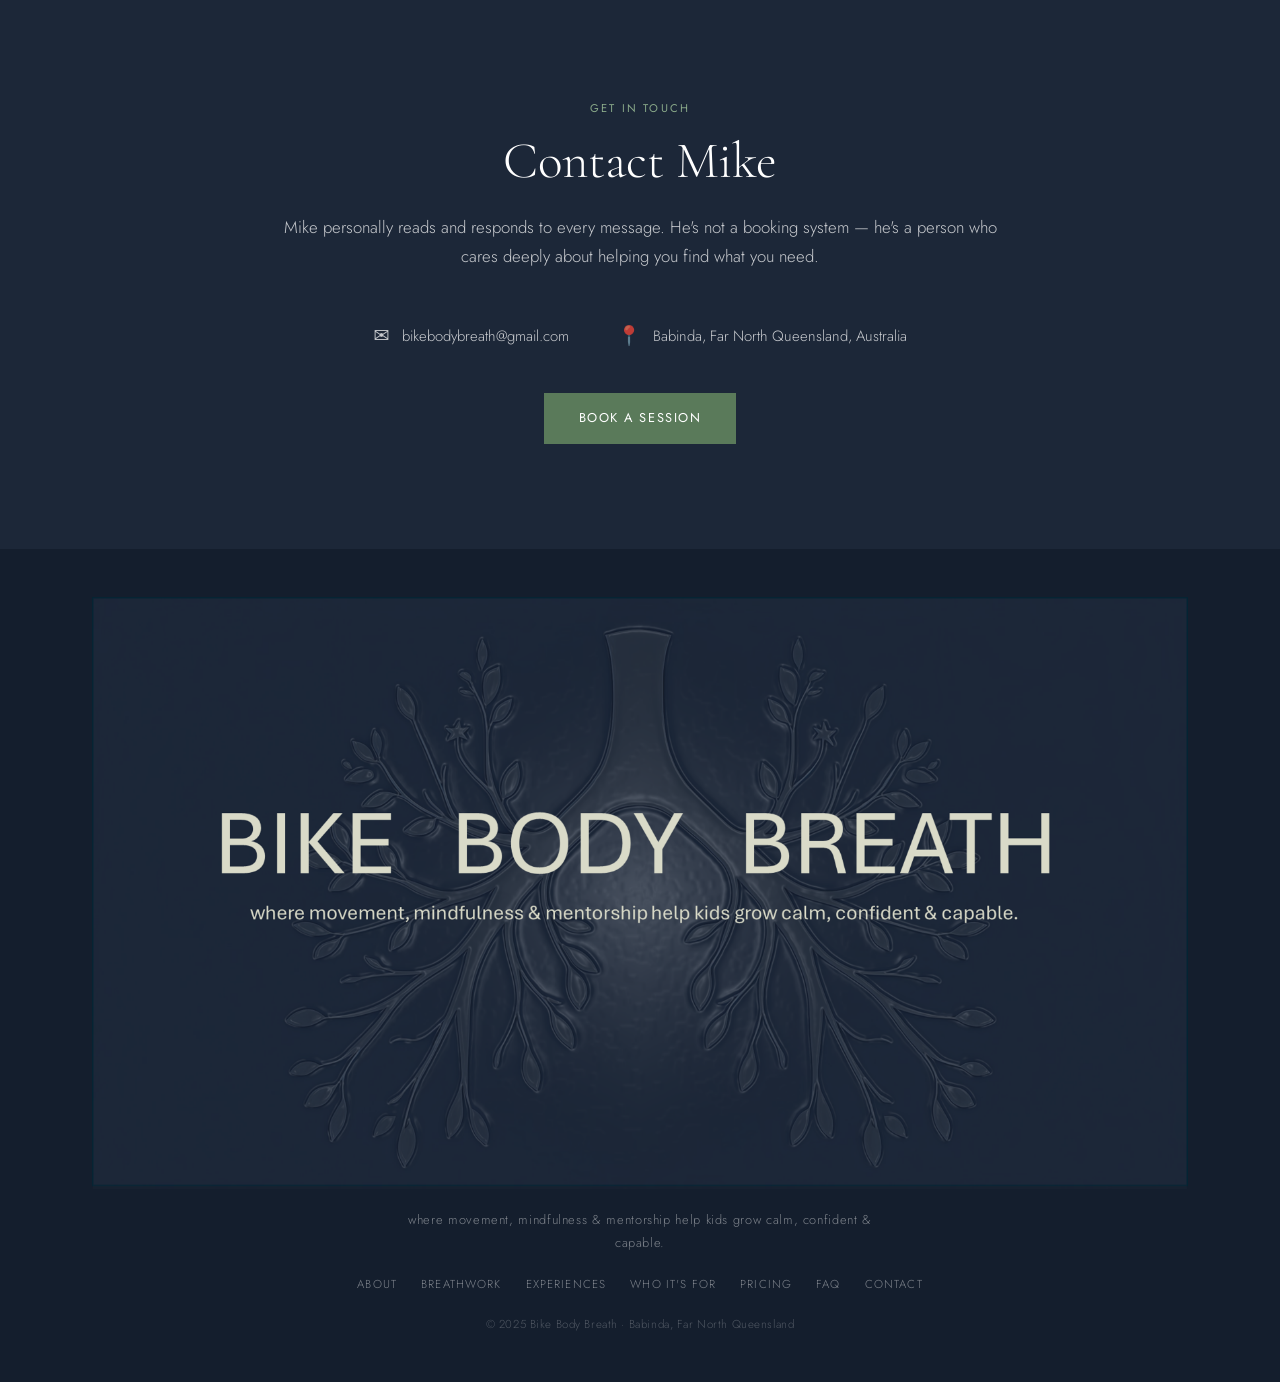
==== commit 416c7e3b: "docs: update 'Why Breathwork Works' copy" ====
--- a/index.html
+++ b/index.html
@@ -95,8 +95,12 @@
     <div class="container text-centre">
       <span class="section-label light">The Science</span>
       <h2 class="light">Why Breathwork Works</h2>
-      <p class="section-intro light">Your breath is the only autonomic function you can consciously control — and that makes it a direct gateway to your nervous system. Research published in <em>PLOS ONE</em> and <em>PubMed</em> confirms that intentional breathwork can significantly reduce cortisol, regulate the autonomic nervous system, reduce anxiety and depression symptoms, and enhance cognitive performance. Elite athletes, surgeons, special forces operators and CEOs all use it. So do kids with ADHD, people recovering from surgery, and new mothers finding their way back to themselves.</p>
-      <p class="section-intro light" style="margin-top:1rem">It costs nothing. It requires no equipment. And it's available to you in every moment.</p>
+      <p class="section-intro light">You already know how to breathe. You've been doing it since the moment you were born. But somewhere along the way, most of us stopped doing it well. Stress, screens, busy lives and years of sitting hunched over desks have quietly trained us to breathe from the chest. And when we breath from the chest, shallow and fast, it tells the body to "stay alert", even if we want to sleep. Sound familiar?</p>
+      <p class="section-intro light">The good news is that when we breath using a few simple techniques called "breathwork", you can control your body, your mind, and ultimately your health.</p>
+      <p class="section-intro light">It is not surprising that some of these techniques have been around centuries for healing and wellbeing. Today, these techniques are being used to boost performance for elite athletes at the olympics, increase endurance for astronaughts in space, and magnify focus and concentration for executives in the business world.</p>
+      <p class="section-intro light">But breathwork has an equally powerful benefit besides performance, and that's how it affects your body, your mind, and your wellbeing.</p>
+      <p class="section-intro light">Think of your body having two modes: the first mode is shallow chest breathing that takes from your body for stress or survival, and the second is belly breathing that gives to your body for relaxation and healing. Unfortunately, most of us spend too much time in the first mode because of work, what's going on in the news, the pressures of learning and careers, and so on. You body may have 'forgotten' how to turn off this first mode, and just like a leaky tap, your body runs dry. Breathwork is your body's inbuilt intervention. You were born with this tool, free to use whenever you need.</p>
+      <p class="section-intro light">And it works for everyone. For the child with ADHD, it is a tool to calm a mind in a world that feels too fast. For the new mother, it is a way to reset a body thrown out of balance by childbirth. For the. For all of them, the tool is the same. It all comes back to the breath.</p>
     </div>
   </section>
 
--- a/assets/css/style.css
+++ b/assets/css/style.css
@@ -805,7 +805,7 @@
 /* ── SCROLL PROGRESS BAR ── */
 #scroll-progress {
   position: fixed;
-  top: 0; left: 0;
+  top: 85px; left: 0;
   height: 3px;
   width: 0%;
   background: #7ab87a;
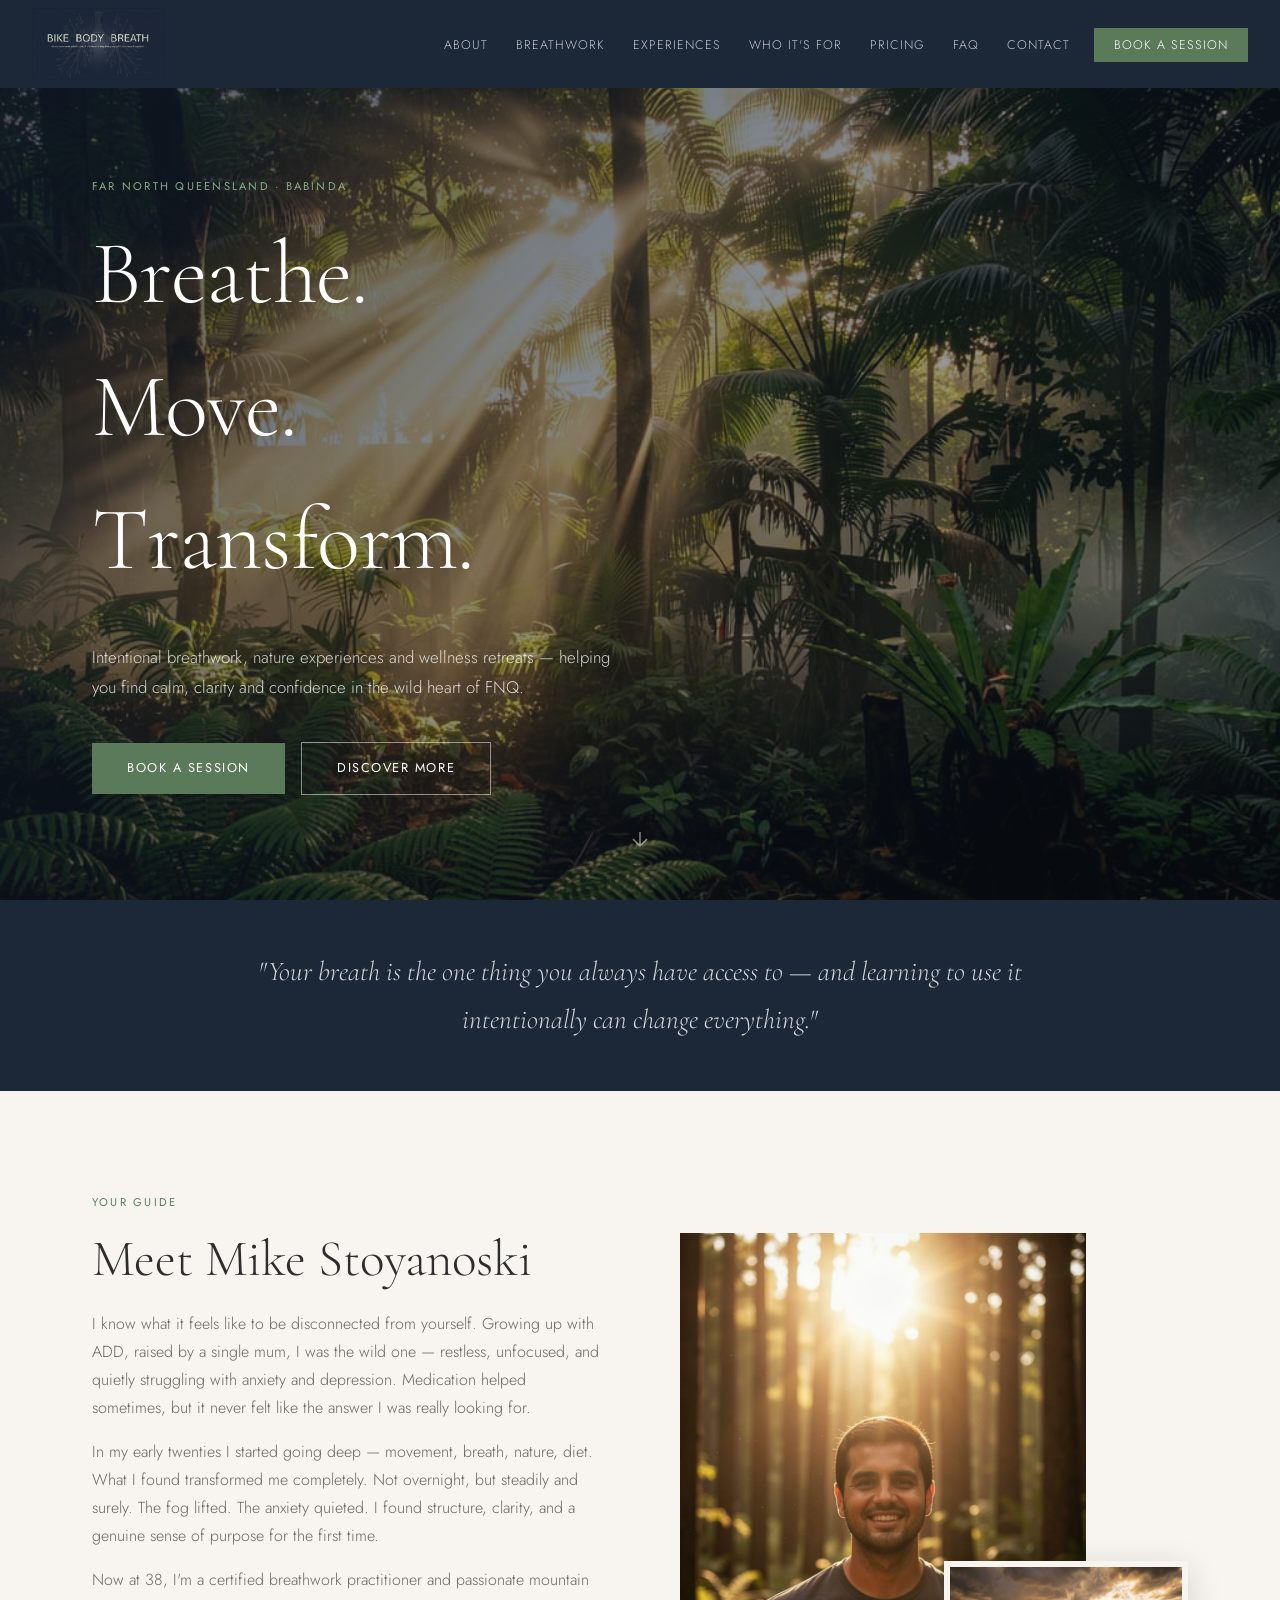
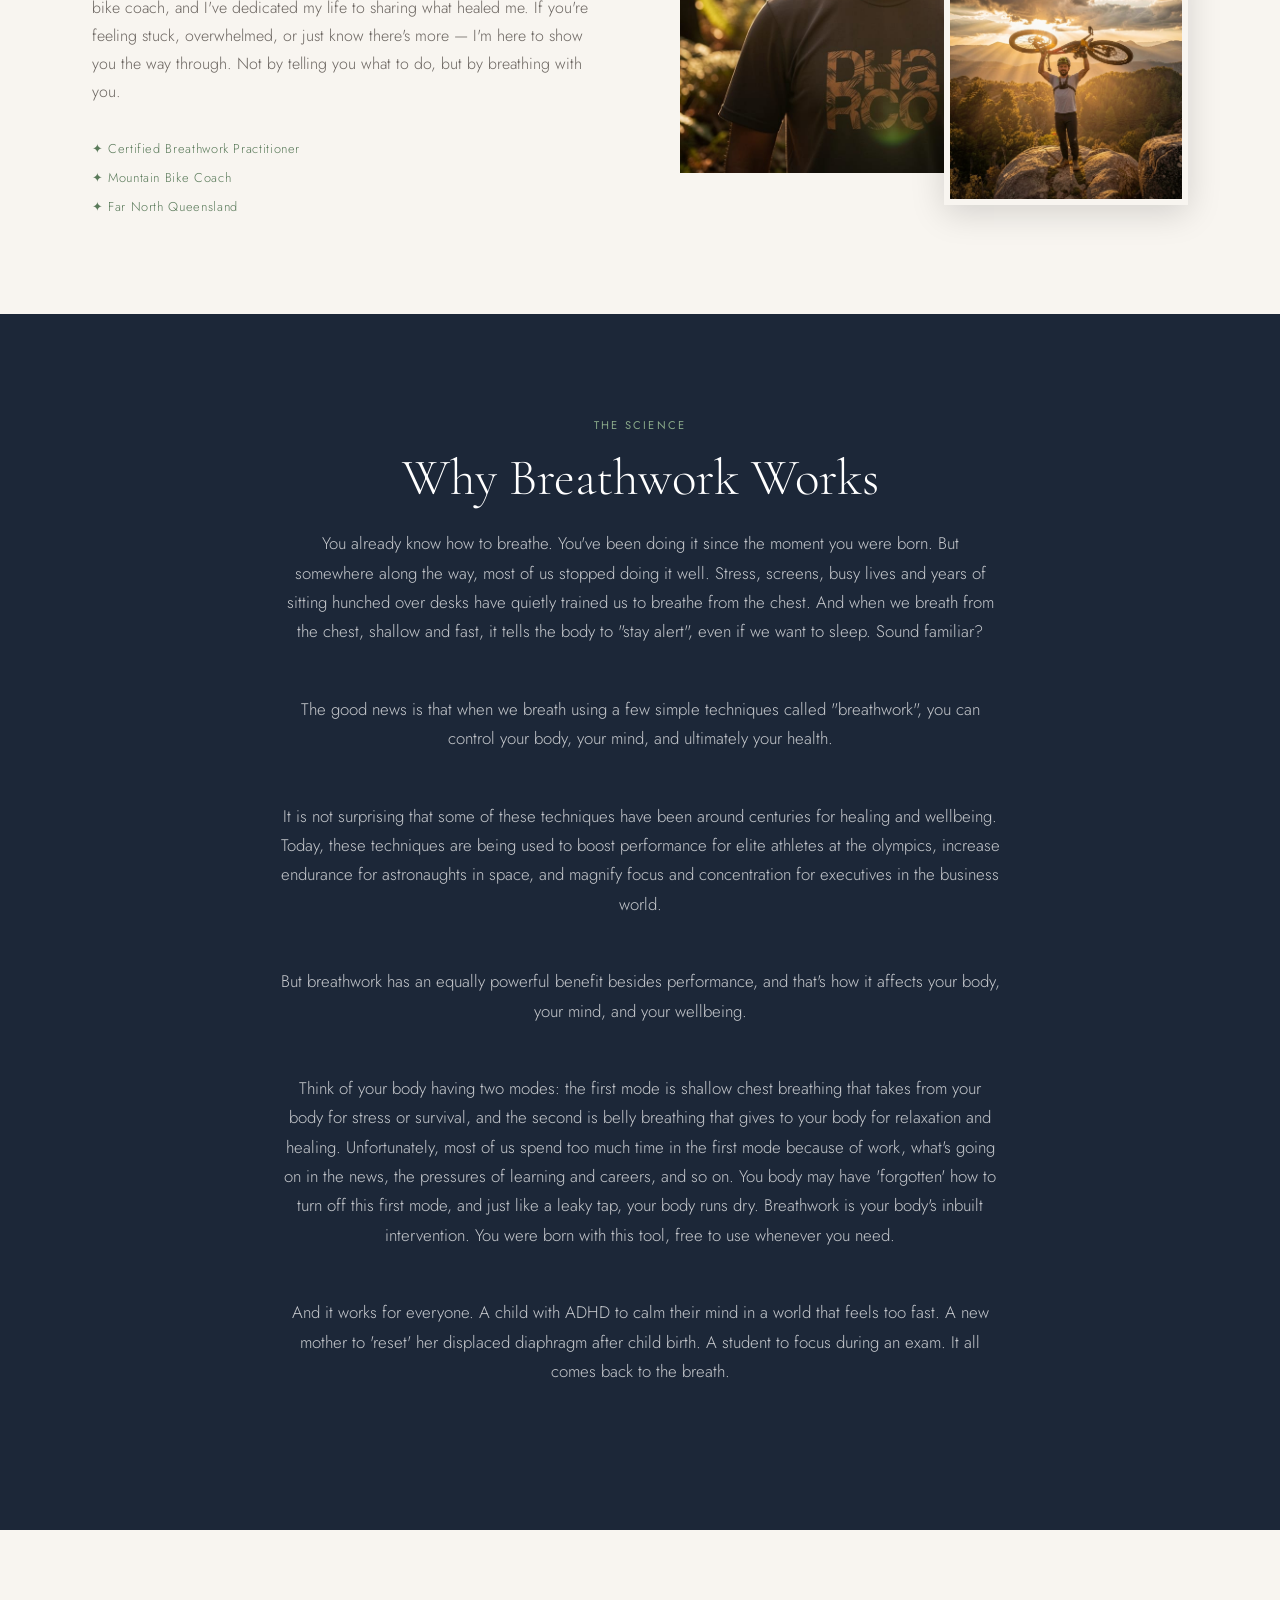
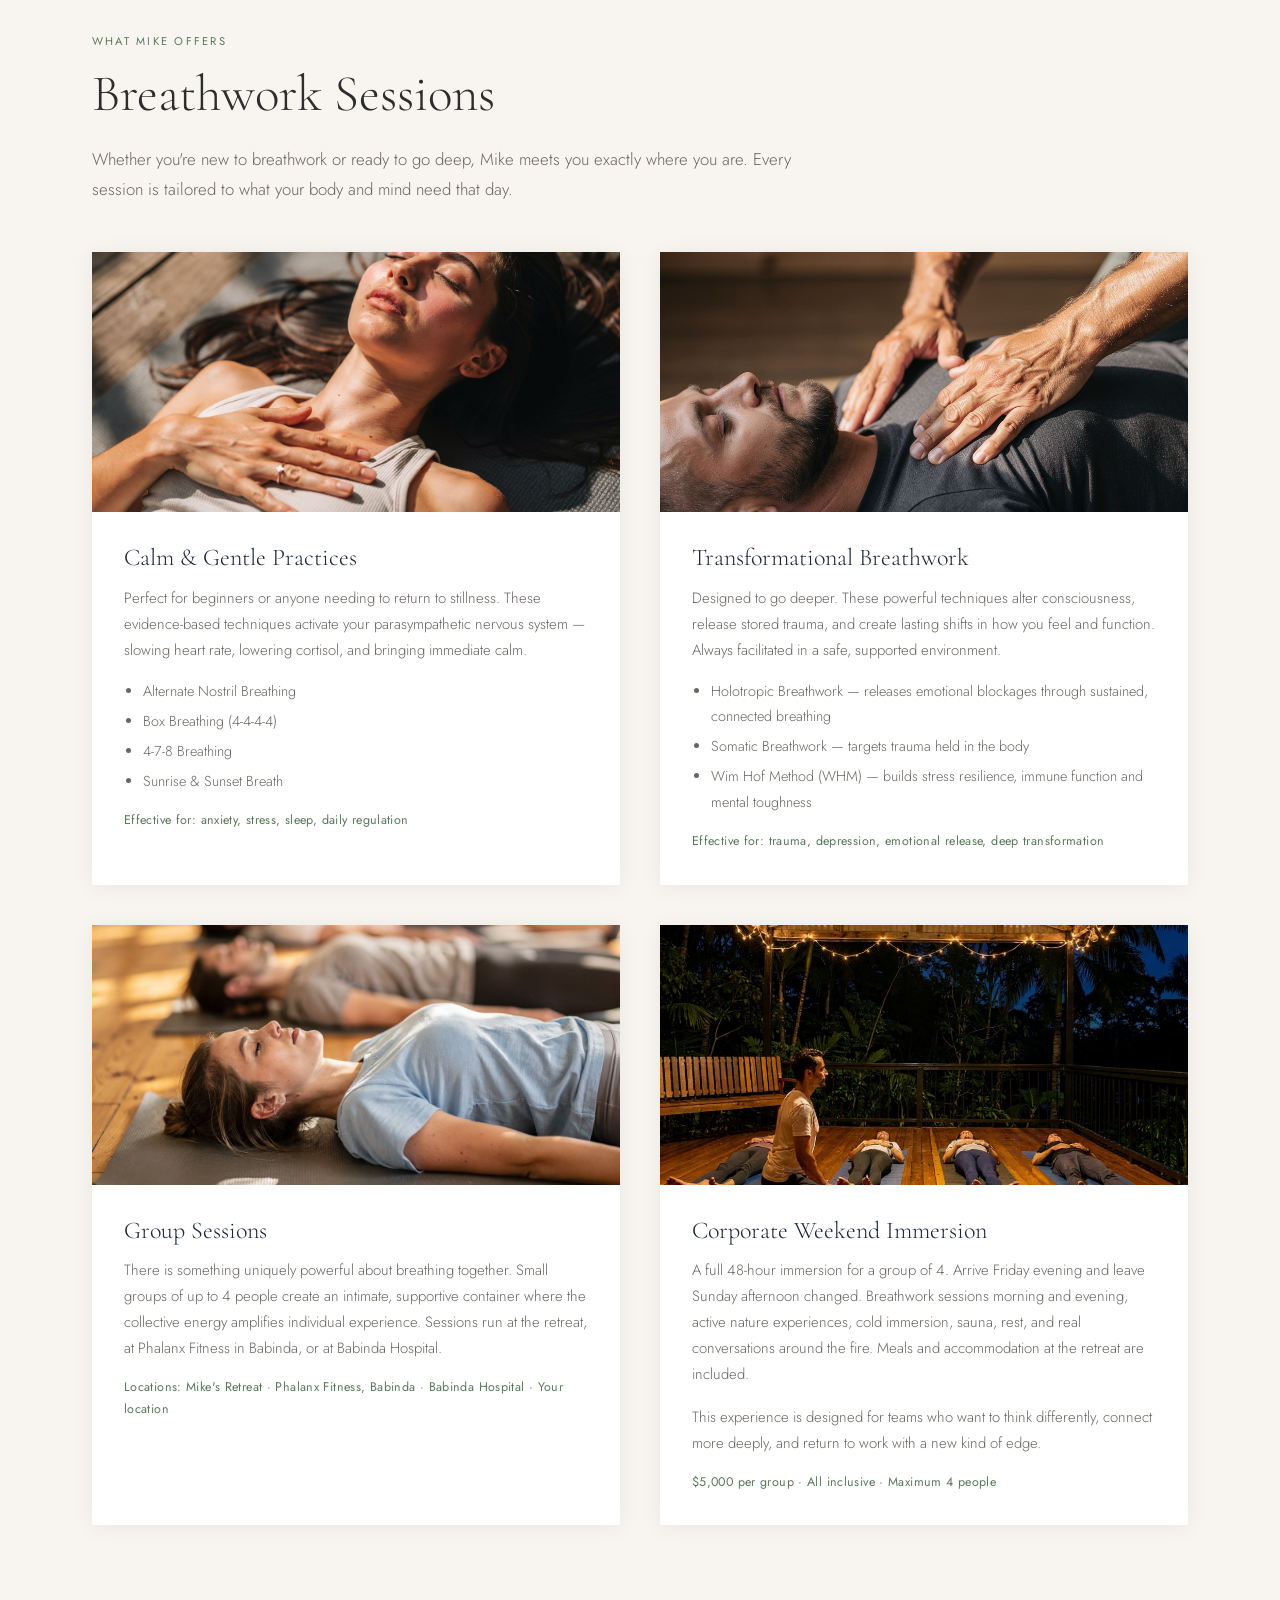
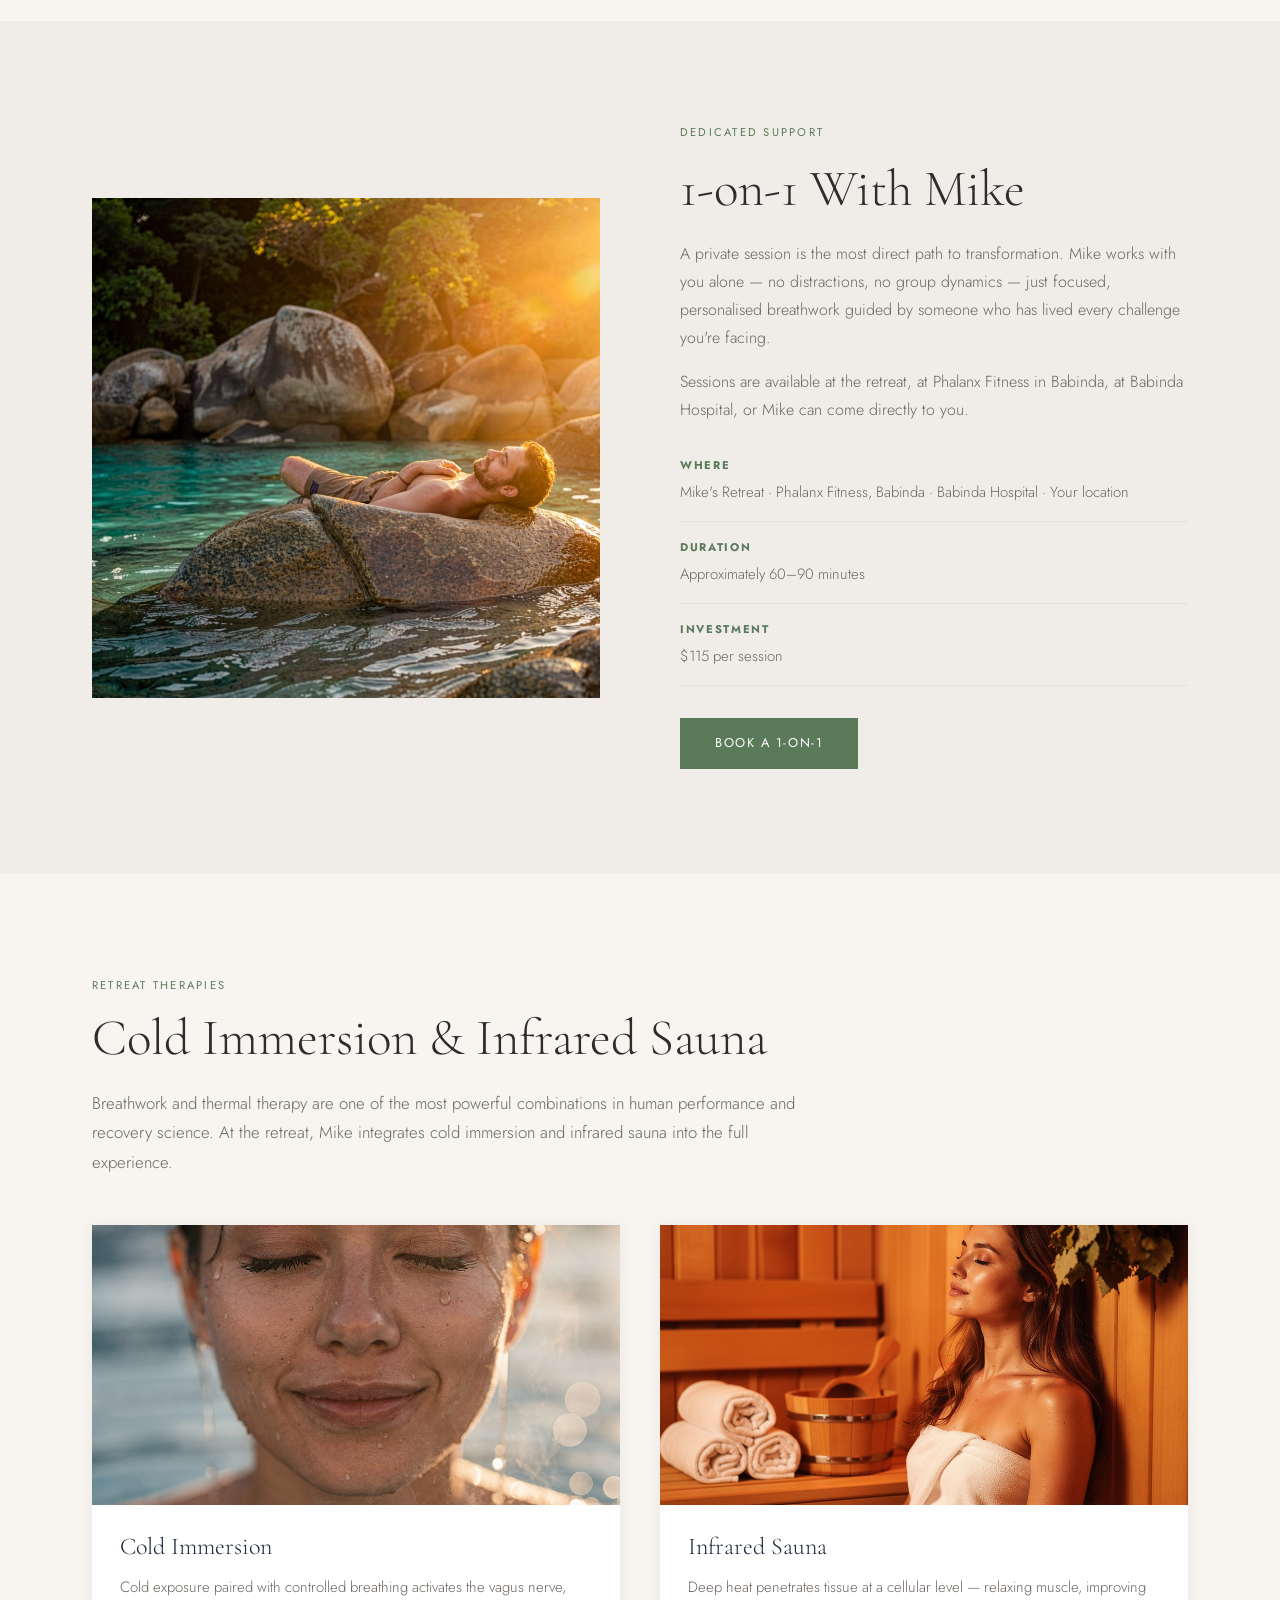
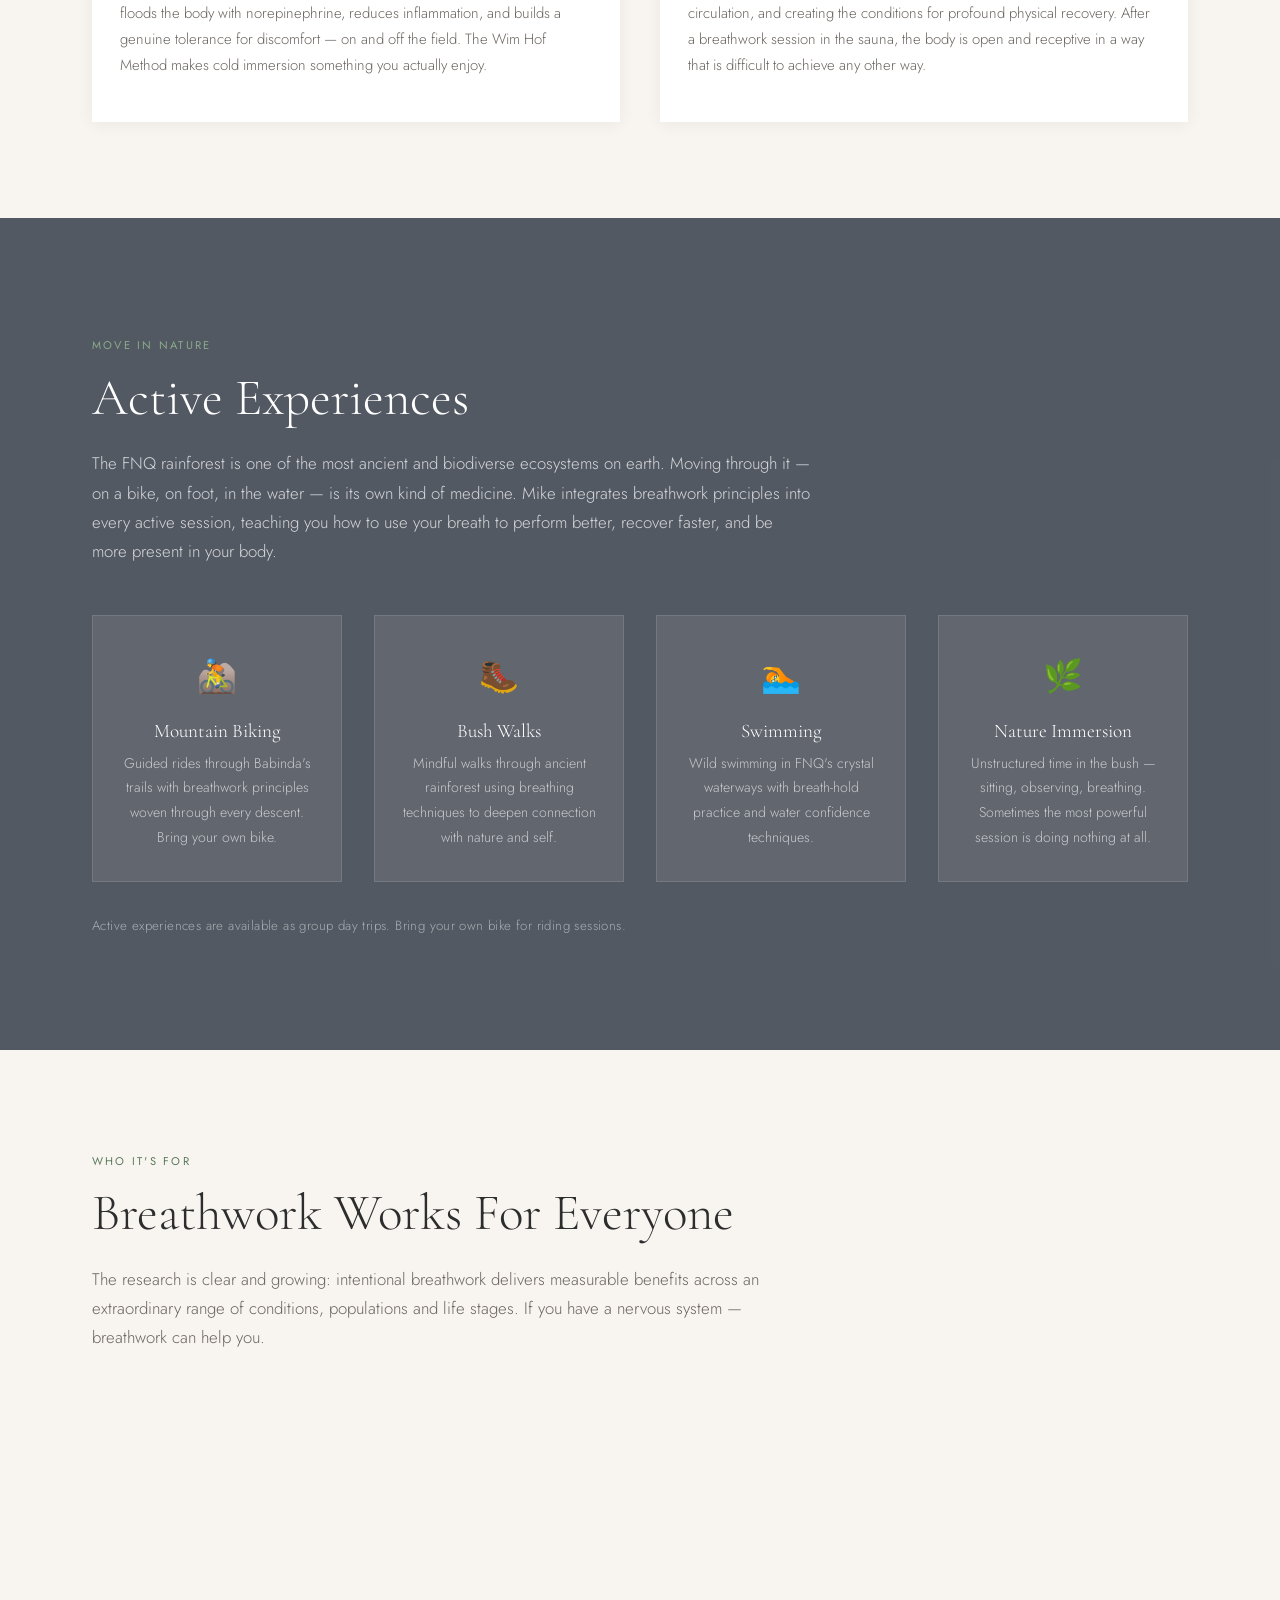
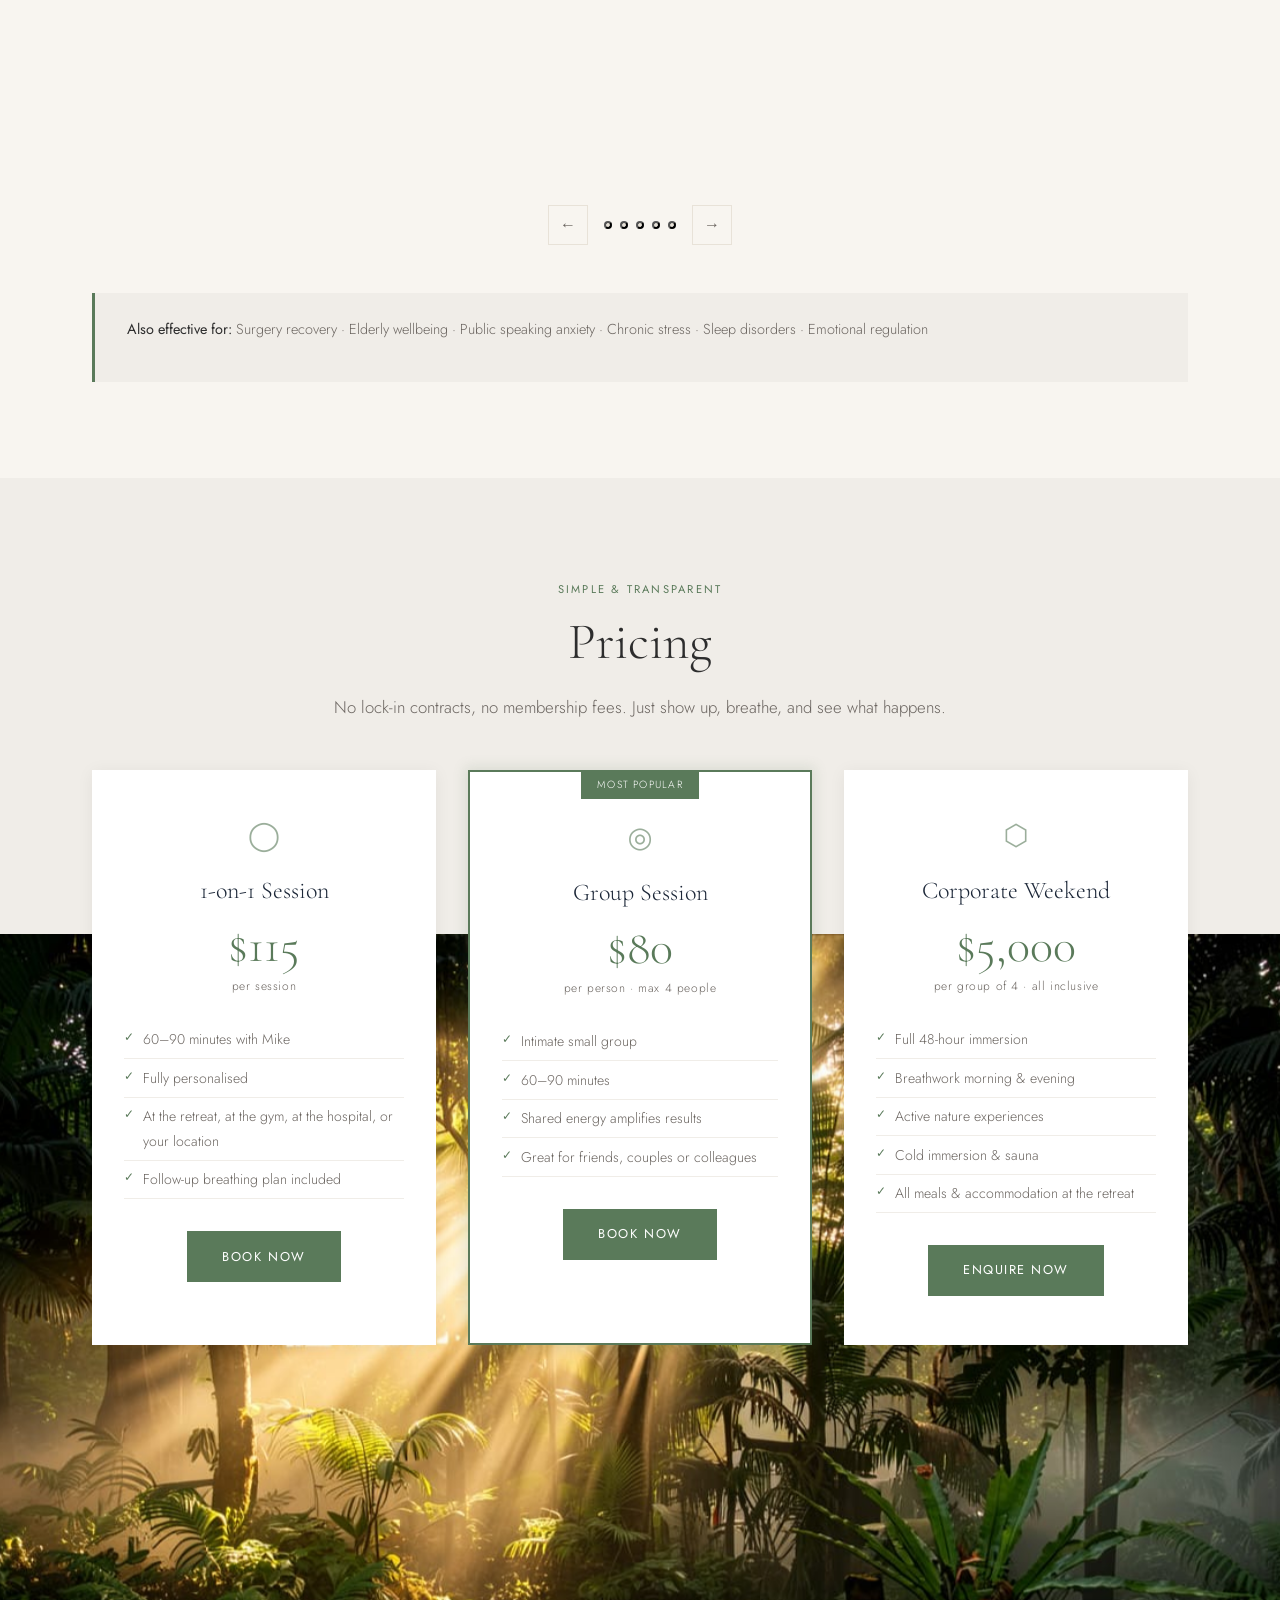
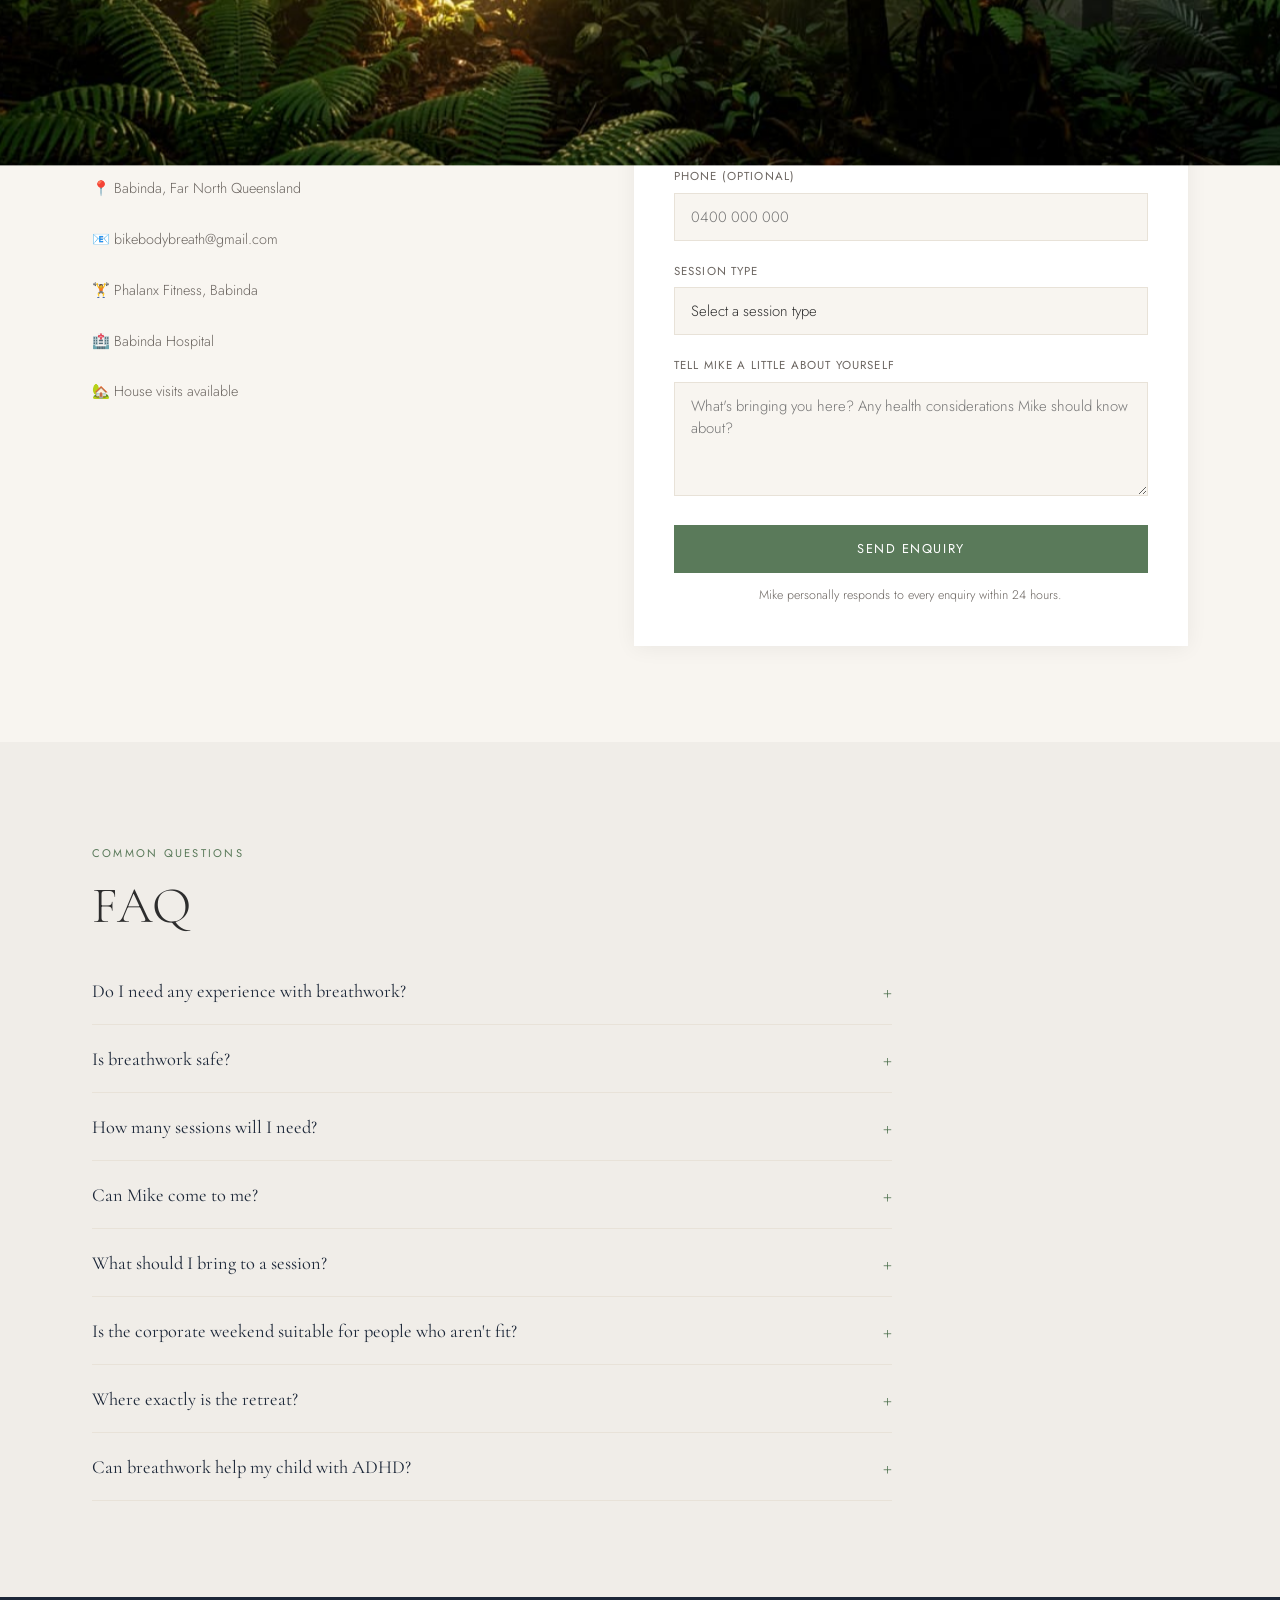
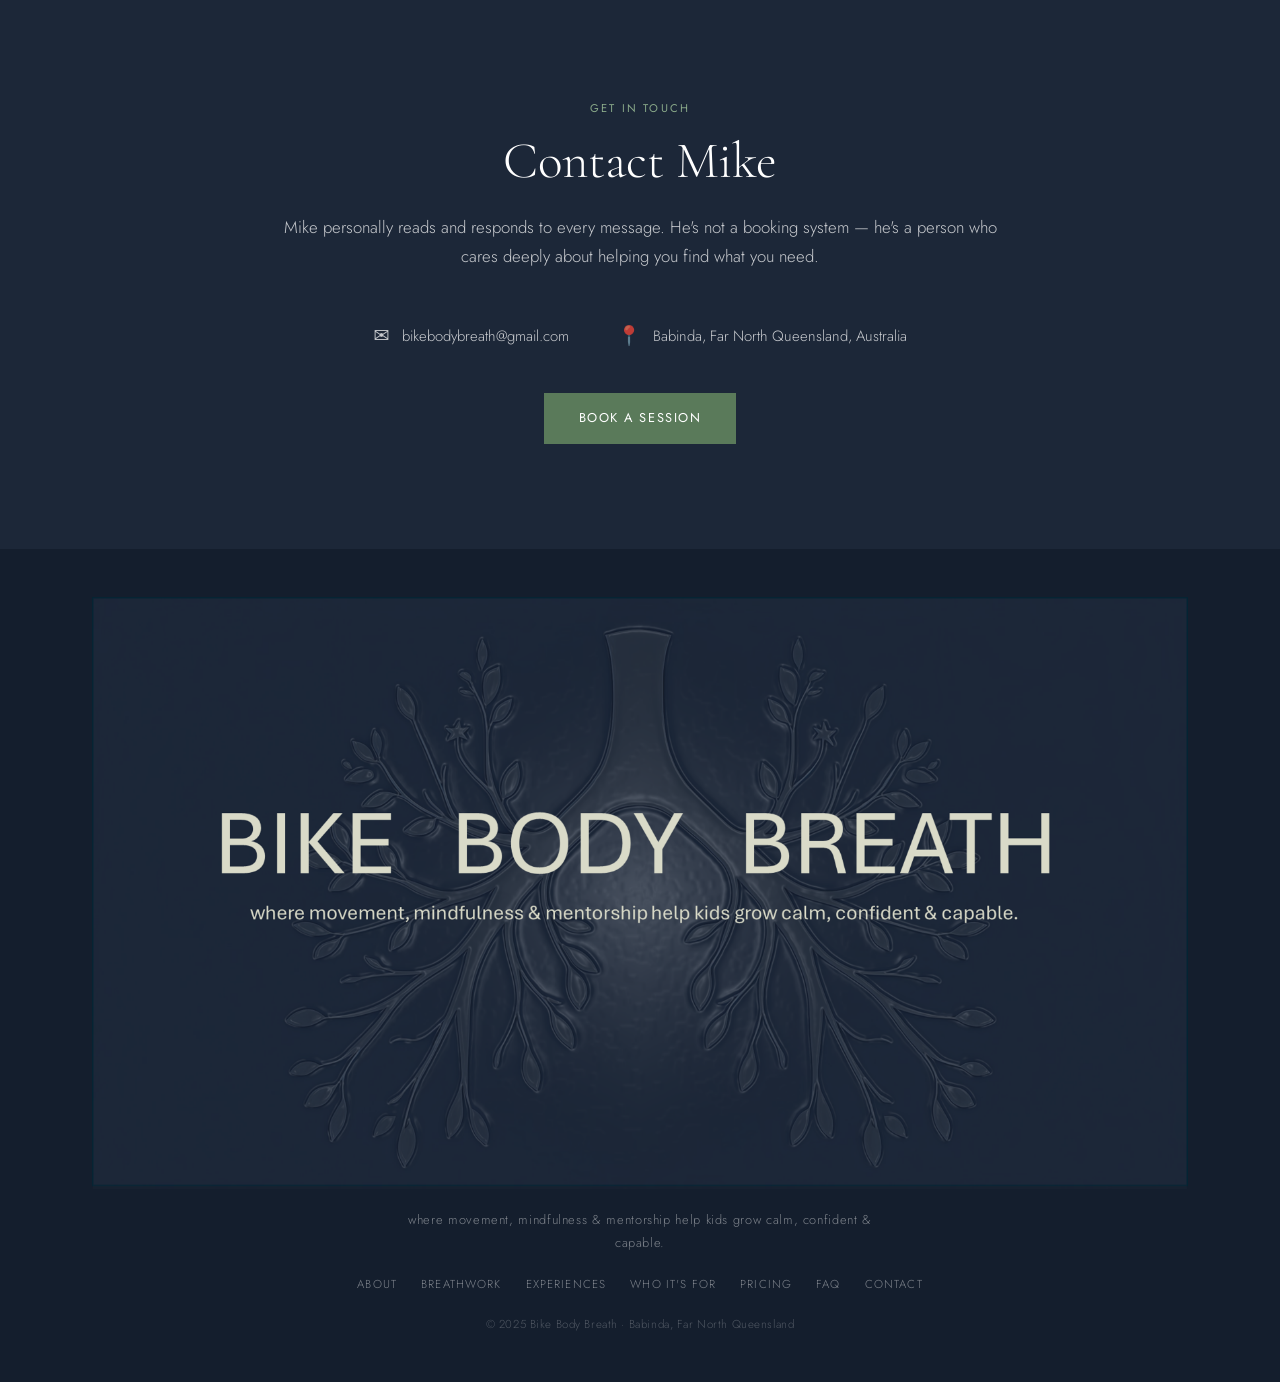
==== commit 2ed76152: "fix(copy): correct final paragraph on breathwork site Co-authored-by: Javis <submissions@mypaloma.ai" ====
--- a/index.html
+++ b/index.html
@@ -100,7 +100,7 @@
       <p class="section-intro light">It is not surprising that some of these techniques have been around centuries for healing and wellbeing. Today, these techniques are being used to boost performance for elite athletes at the olympics, increase endurance for astronaughts in space, and magnify focus and concentration for executives in the business world.</p>
       <p class="section-intro light">But breathwork has an equally powerful benefit besides performance, and that's how it affects your body, your mind, and your wellbeing.</p>
       <p class="section-intro light">Think of your body having two modes: the first mode is shallow chest breathing that takes from your body for stress or survival, and the second is belly breathing that gives to your body for relaxation and healing. Unfortunately, most of us spend too much time in the first mode because of work, what's going on in the news, the pressures of learning and careers, and so on. You body may have 'forgotten' how to turn off this first mode, and just like a leaky tap, your body runs dry. Breathwork is your body's inbuilt intervention. You were born with this tool, free to use whenever you need.</p>
-      <p class="section-intro light">And it works for everyone. For the child with ADHD, it is a tool to calm a mind in a world that feels too fast. For the new mother, it is a way to reset a body thrown out of balance by childbirth. For the. For all of them, the tool is the same. It all comes back to the breath.</p>
+      <p class="section-intro light">And it works for everyone. A child with ADHD to calm their mind in a world that feels too fast. A new mother to 'reset' her displaced diaphragm after child birth. A student to focus during an exam. It all comes back to the breath.</p>
     </div>
   </section>
 
